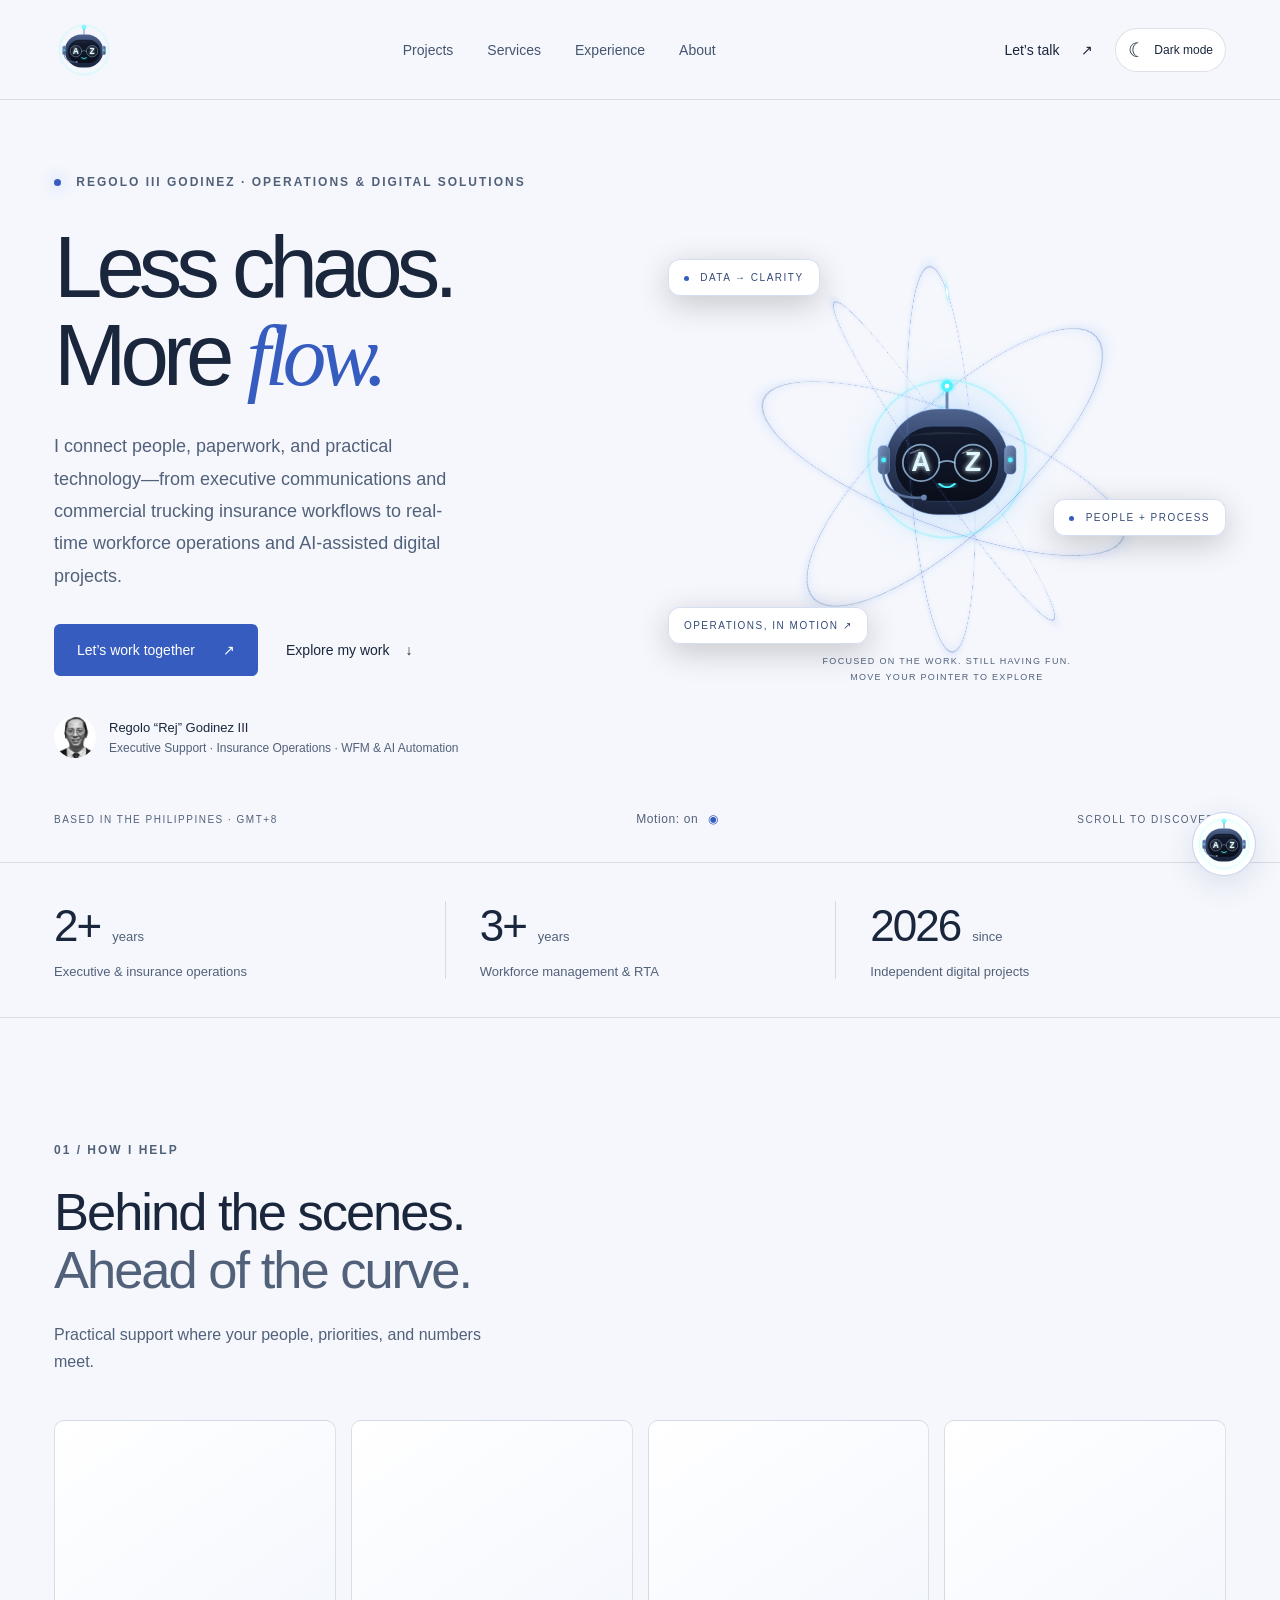
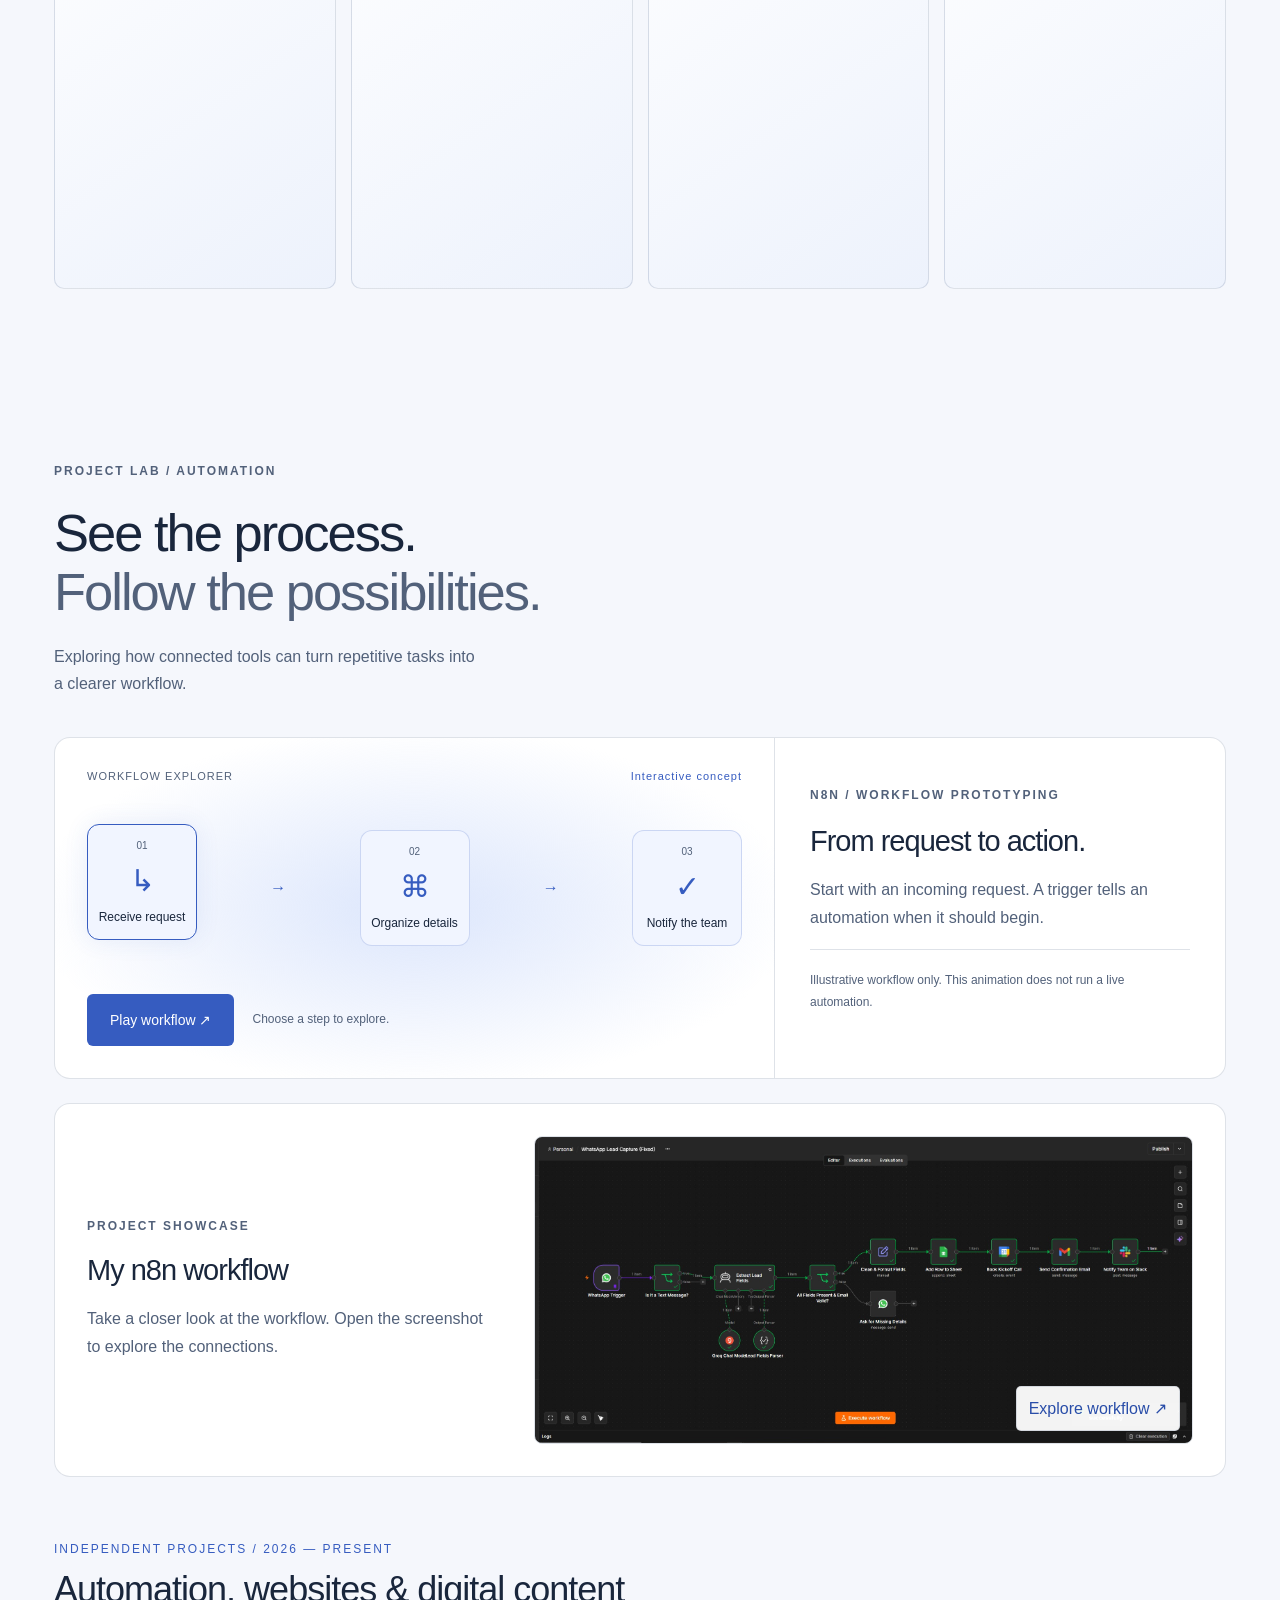
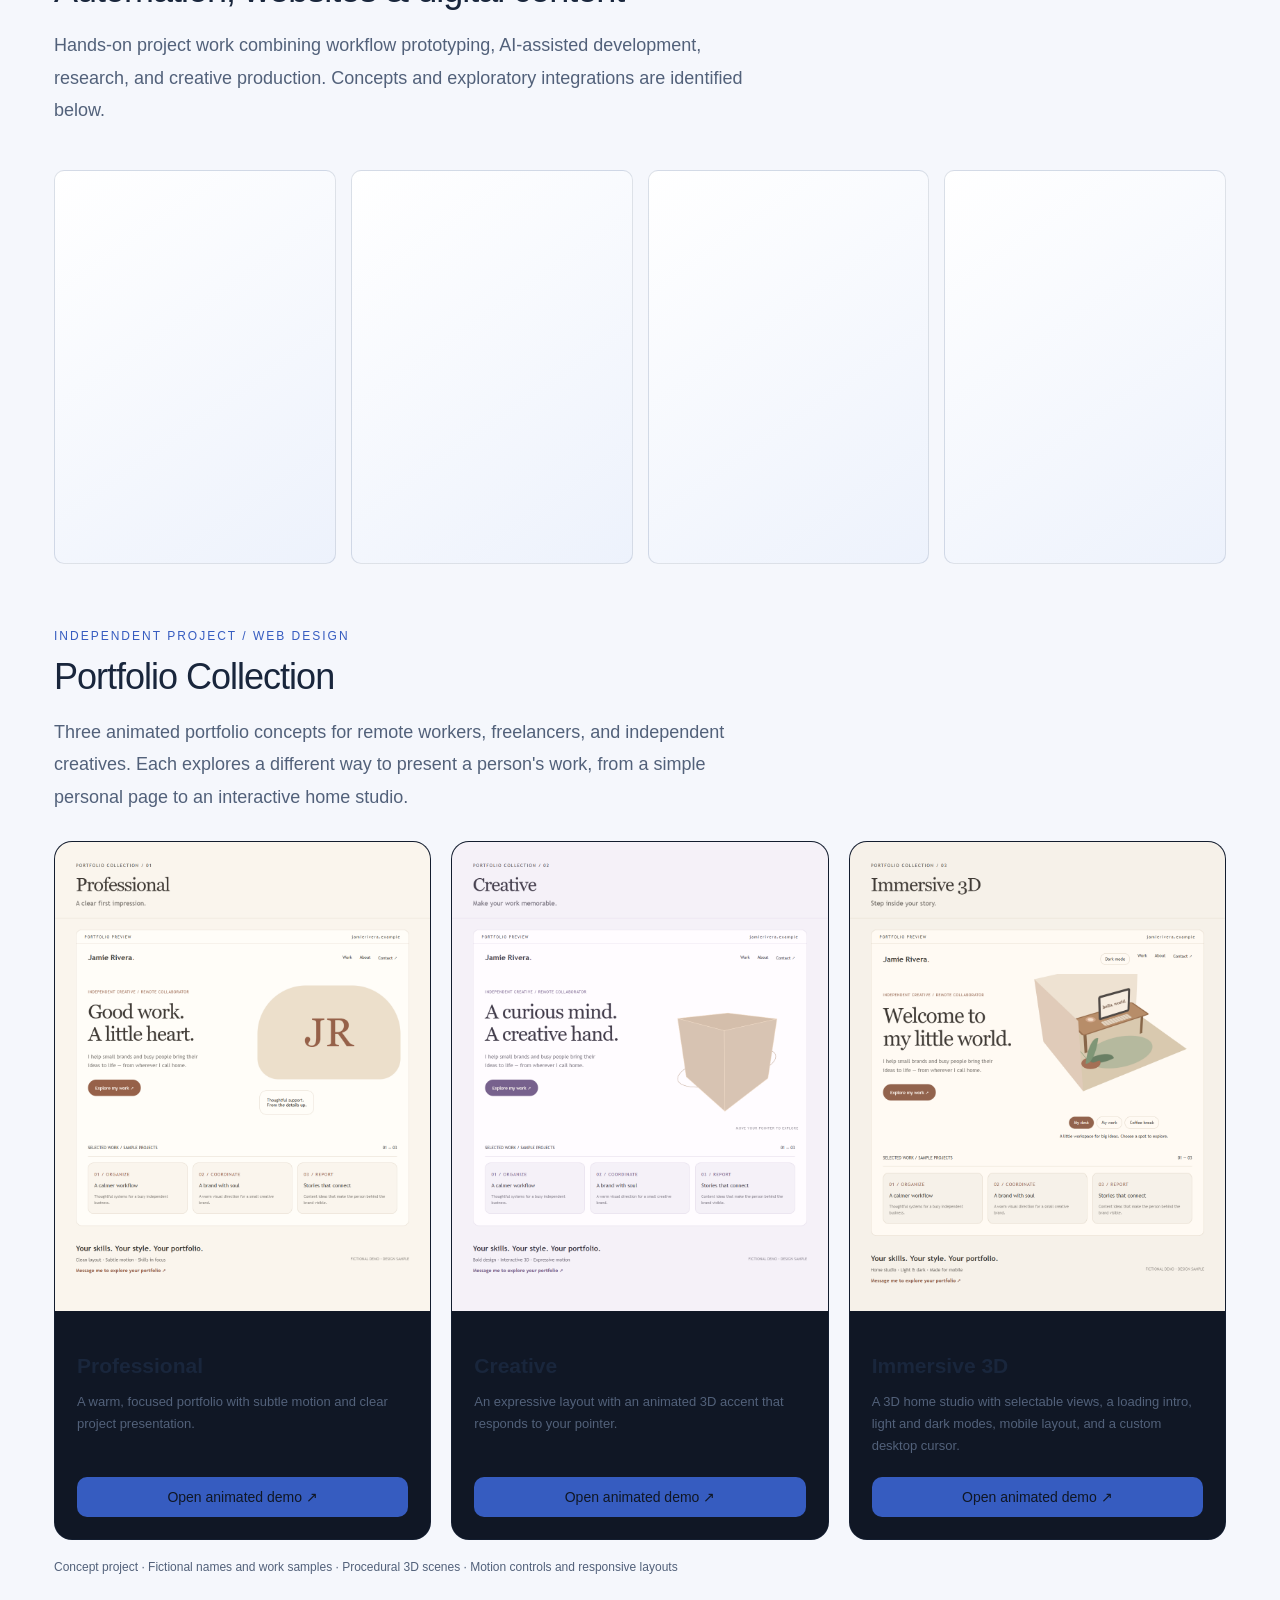
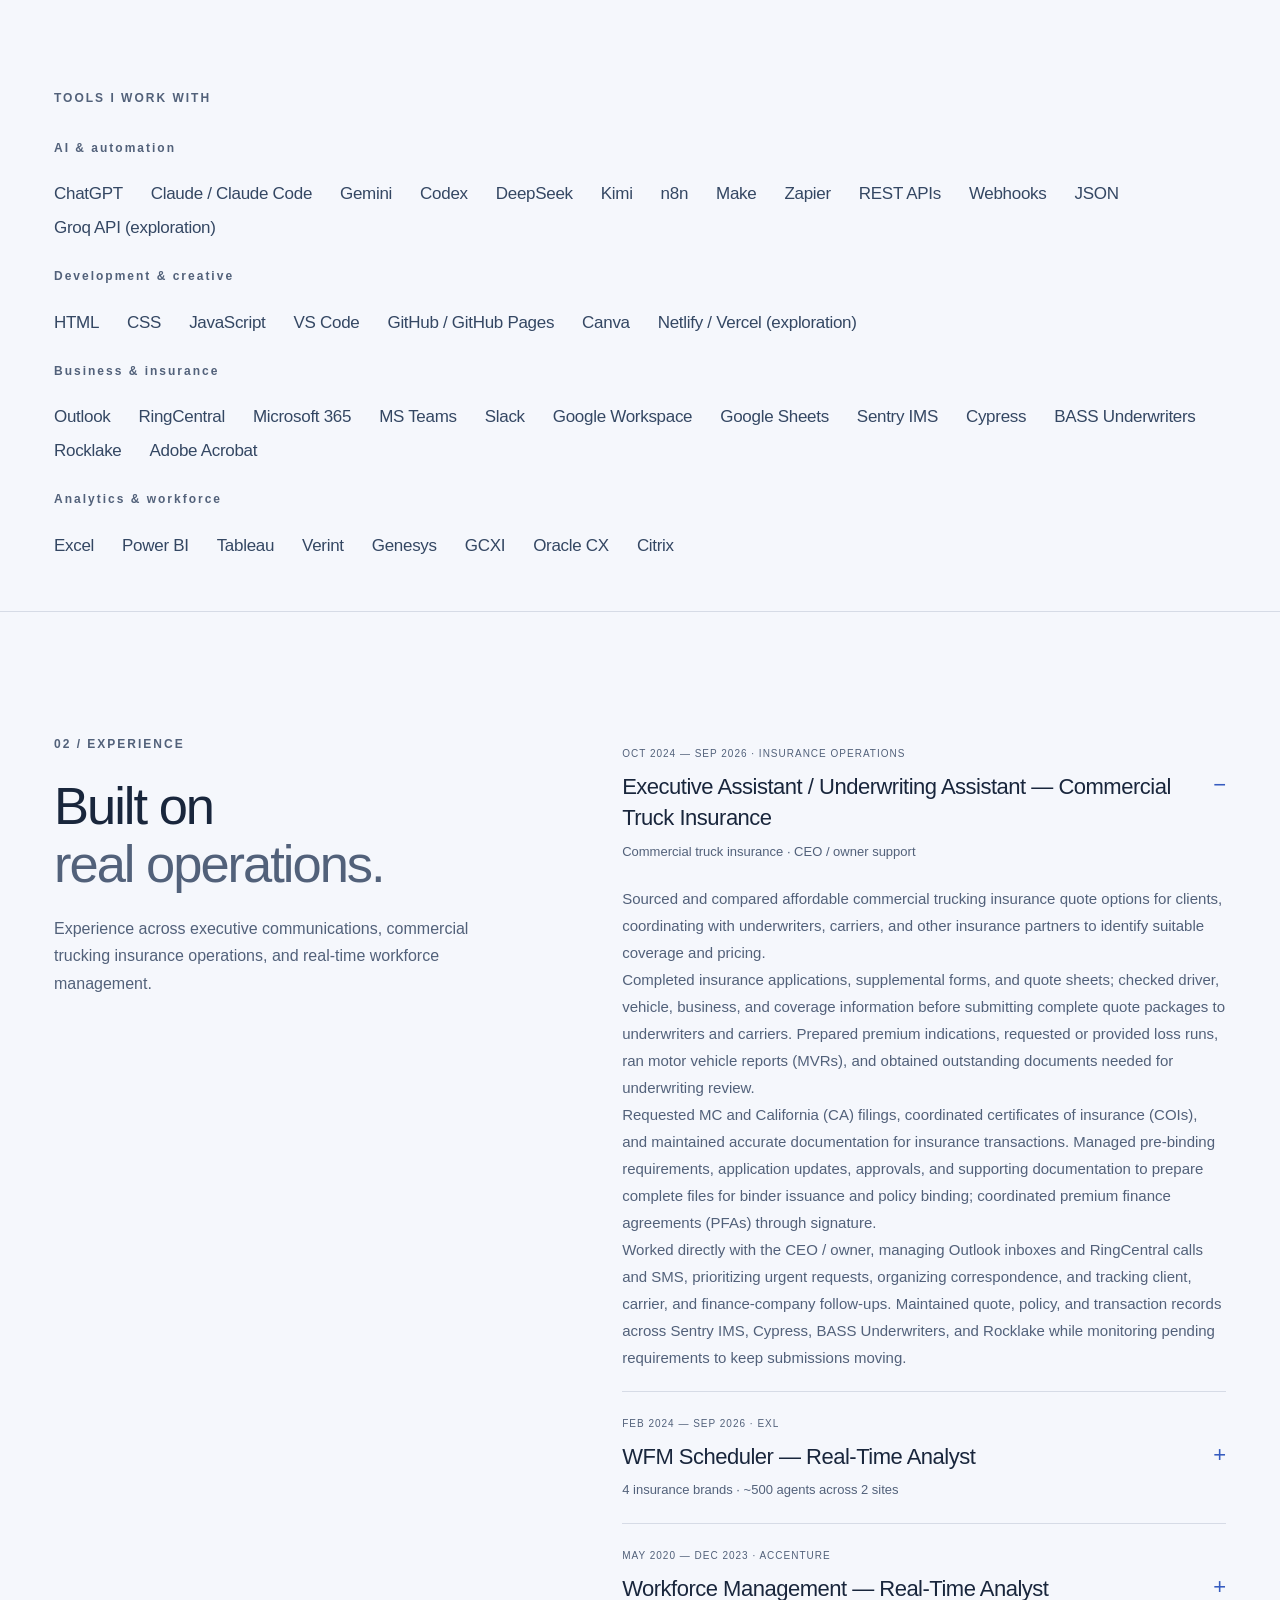
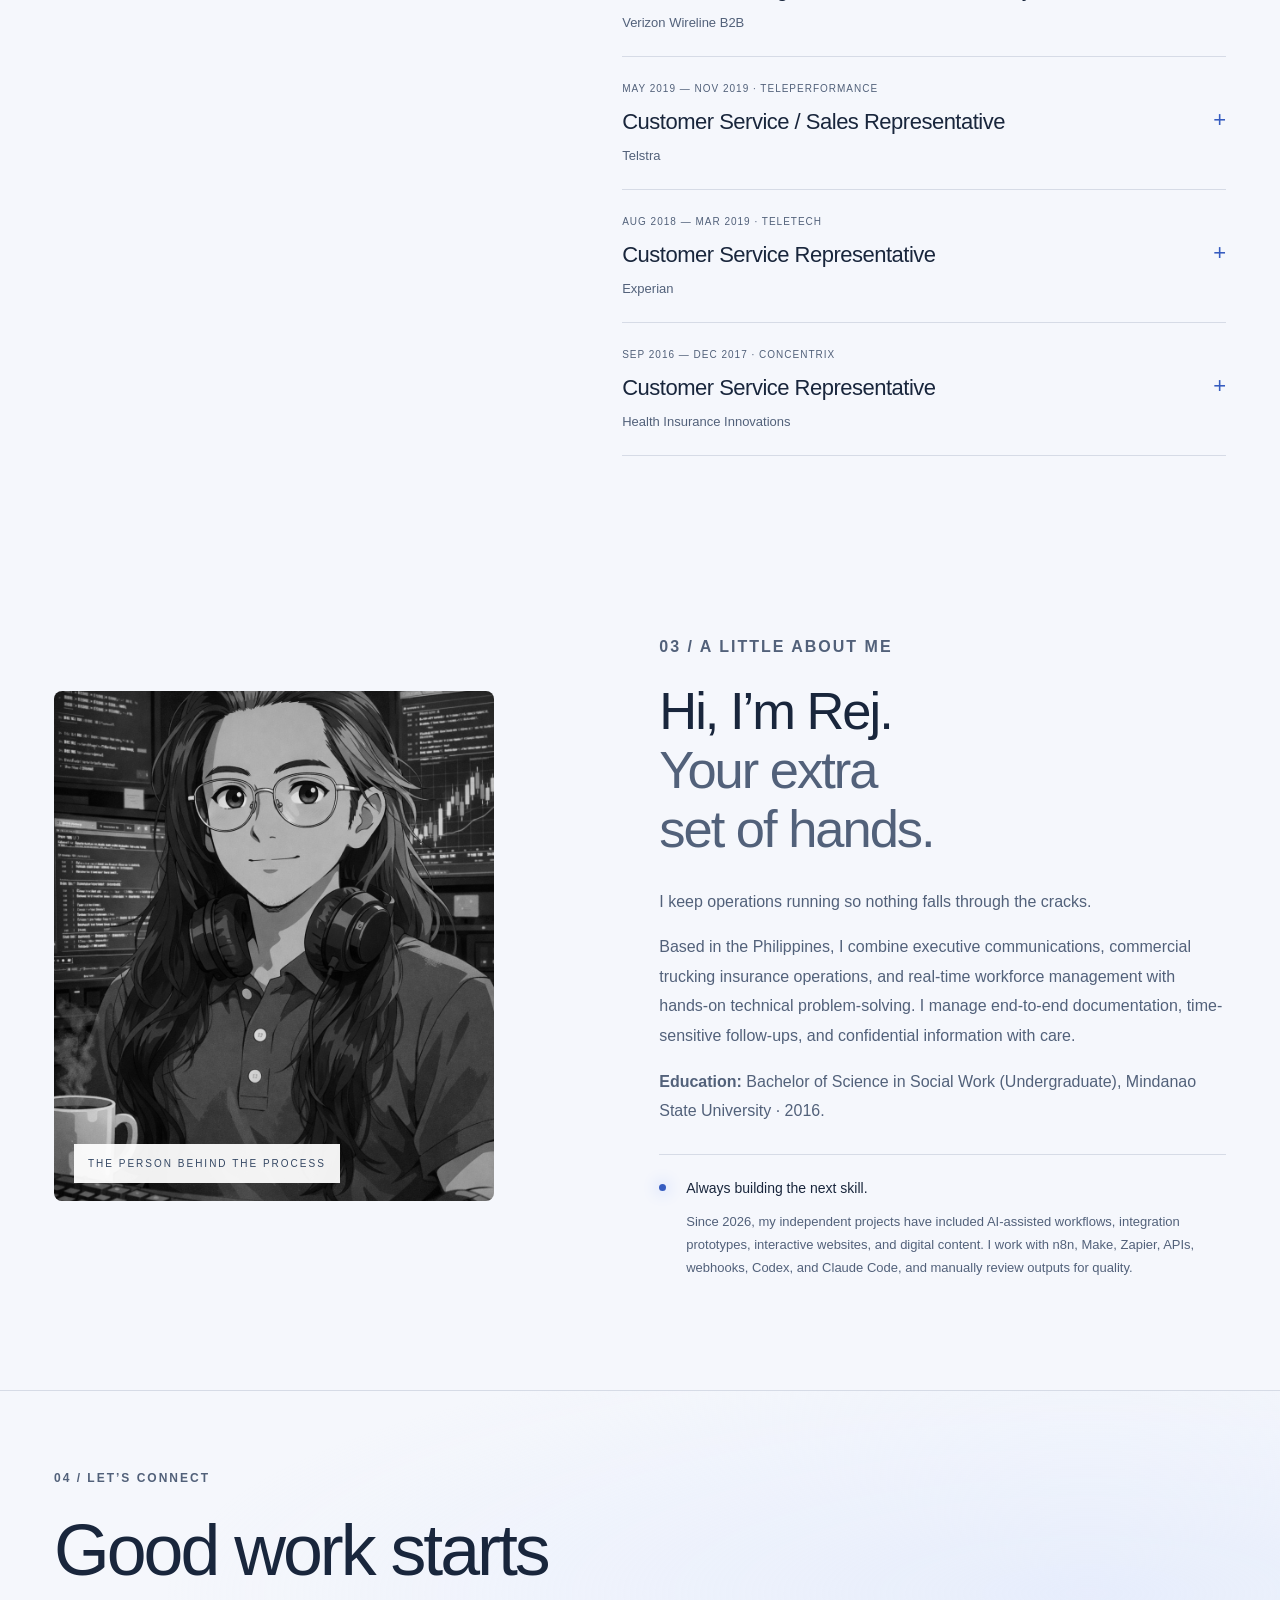
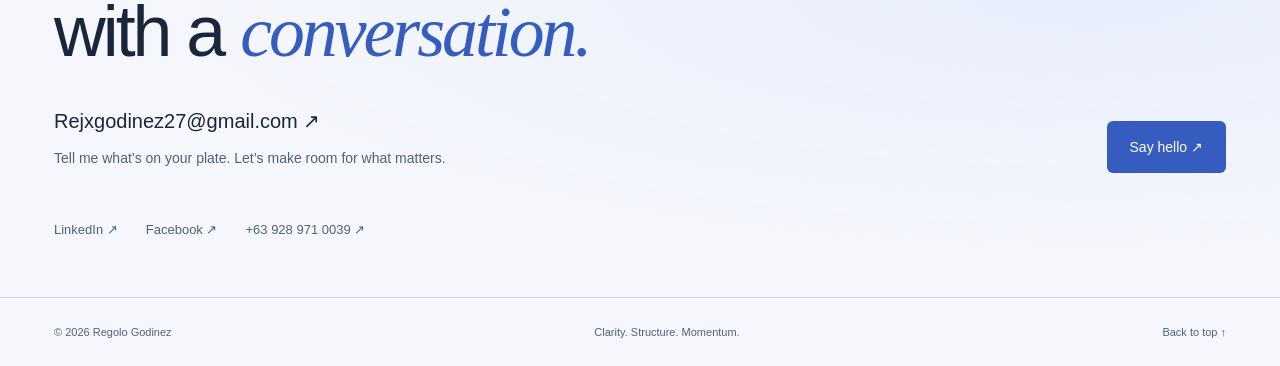
==== Portfolio-main/index.html @ 0d3fd61d "Add files via upload" ====
<!doctype html>
<html lang="en">
<head>
  <meta charset="utf-8">
  <meta name="viewport" content="width=device-width, initial-scale=1">
  <meta name="description" content="Regolo III Godinez — executive support, insurance operations, workforce management, and AI-assisted automation and web development in the Philippines.">
  <title>Regolo Godinez — Operations, in motion.</title>
  <link rel="icon" href="baby-robot.svg">
  <script src="theme.js?v=1"></script>
  <link rel="stylesheet" href="styles.css">
  <script src="script.js" defer></script>
  <link rel="stylesheet" href="portfolio-extras.css?v=baby-3">
  <script src="portfolio-extras.js?v=resume-20261016" defer></script>
  <link rel="stylesheet" href="theme.css?v=1">
  <link rel="stylesheet" href="baby-robot.css?v=1">
  <script src="baby-robot.js?v=1" defer></script>
<style>
@media(max-width:720px){.visual{overflow:clip}}

.portfolio-projects{scroll-margin-top:24px;margin:70px 0 110px}.portfolio-projects h2{font-size:36px;font-weight:700;line-height:1.2;margin:12px 0 16px}.portfolio-projects .intro{max-width:720px;color:#64748b;line-height:1.8}.dark .portfolio-projects .intro{color:#b0b5bd}.portfolio-projects .kicker{color:#007aff;font-size:12px;letter-spacing:2px;text-transform:uppercase}.portfolio-demo-grid{display:grid;grid-template-columns:repeat(3,minmax(0,1fr));gap:20px;margin-top:28px}.portfolio-demo-card{border:1px solid #dce0e6;border-radius:18px;overflow:hidden;background:#fff}.dark .portfolio-demo-card{background:#111;border-color:#303036}.portfolio-demo-card img{width:100%;aspect-ratio:4/5;object-fit:cover;display:block}.portfolio-demo-copy{padding:22px}.portfolio-demo-copy h3{font-size:21px;font-weight:600;margin-bottom:10px}.portfolio-demo-copy p{font-size:13px;line-height:1.7;color:#64748b;min-height:68px}.dark .portfolio-demo-copy p{color:#b0b5bd}.portfolio-demo-copy button{display:block;width:100%;margin-top:18px;background:#007aff;color:white;padding:12px 14px;border-radius:10px;font-size:14px}.project-note{font-size:12px;color:#64748b;margin-top:20px}.dark .project-note{color:#a8adb5}.project-viewer{width:min(1400px,96vw);height:94vh;max-width:none;max-height:94vh;padding:0;border:1px solid #48434d;border-radius:16px;background:#faf5ed;color:#403b36;overflow:hidden}.project-viewer::backdrop{background:#000a}.project-viewer-bar{display:flex;justify-content:space-between;align-items:center;gap:14px;padding:12px 20px;height:62px;border-bottom:1px solid #ddd2c6;font-size:14px}.project-viewer-bar a{text-decoration:underline}.project-viewer-bar button{background:#403b36;color:white;padding:8px 14px;border-radius:22px}.project-viewer iframe{display:block;border:0;width:100%;height:calc(100% - 62px)}body.project-open{overflow:hidden}@media(max-width:1100px){.portfolio-demo-grid{grid-template-columns:1fr}.portfolio-demo-card{display:grid;grid-template-columns:minmax(0,1fr) minmax(0,1fr)}.portfolio-demo-card img{height:100%;object-fit:cover}.portfolio-demo-copy p{min-height:0}}@media(max-width:700px){.portfolio-demo-card{display:block}.portfolio-projects h2{font-size:30px}.project-viewer-bar{padding:10px;font-size:12px;gap:8px}.project-viewer{width:98vw;height:94vh}.portfolio-demo-card img{height:auto}}
.portfolio-projects{margin:65px 0 0}.portfolio-demo-card{background:var(--surface,#101725);border-color:var(--line)}.portfolio-demo-copy p,.portfolio-projects .intro,.project-note{color:var(--muted)}.portfolio-projects .kicker{color:var(--blue)}.portfolio-demo-copy button{background:var(--blue);color:#101725}.portfolio-demo-copy h3{color:var(--text)}.portfolio-projects h2{font-weight:400;letter-spacing:-1px}.project-viewer{padding:0;max-height:94vh}.project-viewer-bar{color:#403b36}.project-viewer-bar strong{font-size:14px}.project-viewer-bar a{color:#403b36}.project-viewer-bar button{color:#fff}.portfolio-demo-card{display:block}@media(max-width:900px){.portfolio-demo-grid{grid-template-columns:1fr}.portfolio-demo-card{display:grid;grid-template-columns:1fr 1fr}}@media(max-width:600px){.portfolio-demo-card{display:block}} </style><link rel="stylesheet" href="space-cursor.css">
</head>
<body>
  <canvas id="particles" aria-hidden="true"></canvas><div id="reading-progress" aria-hidden="true"></div>
  <a class="skip" href="#main">Skip to content</a>
  <div class="ambient" aria-hidden="true"></div>
  <header class="header">
    <a class="brand" href="#home" aria-label="Regolo Godinez home"><img src="baby-robot.svg" alt="" width="60" height="60"></a>
    <nav aria-label="Main navigation"><a href="#projects">Projects</a><a href="#services">Services</a><a href="#experience">Experience</a><a href="#about">About</a></nav>
    <div class="header-actions"><a class="nav-contact" href="#contact">Let’s talk <span>↗</span></a><button class="theme-toggle" id="theme-toggle" type="button" aria-label="Switch color theme"><span class="theme-symbol" aria-hidden="true">☀</span><span class="theme-label">Light mode</span></button></div>
  </header>
  <main id="main">
    <section class="hero section" id="home">
      <div class="hero-copy">
        <p class="eyebrow"><span class="dot"></span> REGOLO III GODINEZ · OPERATIONS & DIGITAL SOLUTIONS</p>
        <h1>Less chaos.<br>More <em>flow.</em></h1>
        <p class="intro">I connect people, paperwork, and practical technology—from executive communications and commercial trucking insurance workflows to real-time workforce operations and AI-assisted digital projects.</p>
        <div class="actions"><a class="button primary" href="#contact">Let’s work together <span>↗</span></a><a class="text-link" href="#services">Explore my work <span>↓</span></a></div>
        <div class="hero-person"><img src="profile.jpg" alt="Regolo Godinez"><div><strong>Regolo “Rej” Godinez III</strong><span>Executive Support · Insurance Operations · WFM &amp; AI Automation</span></div></div>
      </div>
      <div class="visual" aria-label="Interactive baby robot with orbiting atom rings">
        <div class="scene" aria-hidden="true"><div class="atom-wrapper"><div class="orbit-ring orbit-1"><div class="electron"></div></div><div class="orbit-ring orbit-2"><div class="electron"></div></div><div class="orbit-ring orbit-3"><div class="electron"></div></div><div class="orbit-ring orbit-4"><div class="electron"></div></div><div class="floating-core"><svg id="robotSvg" viewBox="0 0 200 200" class="baby-robot" aria-hidden="true">
                    <defs>
                        <!-- Gradient for Robot Head Shell -->
                        <linearGradient id="headGrad" x1="0%" y1="0%" x2="0%" y2="100%">
                            <stop offset="0%" stop-color="#4d628c" />
                            <stop offset="50%" stop-color="#2a3859" />
                            <stop offset="100%" stop-color="#192238" />
                        </linearGradient>

                        <!-- Inner Visor Faceplate Gradient -->
                        <linearGradient id="visorGrad" x1="0%" y1="0%" x2="0%" y2="100%">
                            <stop offset="0%" stop-color="#141c30" />
                            <stop offset="100%" stop-color="#0a0e1a" />
                        </linearGradient>

                        <!-- Ear Cup Accent Gradient -->
                        <linearGradient id="metalGrad" x1="0%" y1="0%" x2="100%" y2="100%">
                            <stop offset="0%" stop-color="#7a96c2" />
                            <stop offset="100%" stop-color="#3b4d70" />
                        </linearGradient>

                        <!-- Soft Glow Filter for Eyes & Antenna -->
                        <filter id="glow" x="-20%" y="-20%" width="140%" height="140%">
                            <feGaussianBlur stdDeviation="3" result="blur" />
                            <feComposite in="SourceGraphic" in2="blur" operator="over" />
                        </filter>
                    </defs>

                    <!-- Background Outer Halo Glow -->
                    <circle cx="100" cy="100" r="82" fill="none" stroke="rgba(77, 243, 255, 0.25)" stroke-width="2" filter="url(#glow)"/>

                    <!-- Headset Top Band -->
                    <path d="M 50 85 A 55 55 0 0 1 150 85" fill="none" stroke="#5a739c" stroke-width="5" stroke-linecap="round"/>

                    <!-- Antenna Stem -->
                    <line x1="100" y1="48" x2="100" y2="28" stroke="#6884b3" stroke-width="3" stroke-linecap="round"/>
                    <!-- Antenna Glow Tip -->
                    <circle cx="100" cy="24" r="6" fill="#4df3ff" filter="url(#glow)"/>
                    <circle cx="100" cy="24" r="2.5" fill="#ffffff"/>

                    <!-- Main Robot Head Shape -->
                    <rect x="36" y="48" width="128" height="110" rx="55" fill="url(#headGrad)" stroke="rgba(140,185,255,0.3)" stroke-width="1.5"/>

                    <!-- Inner Face Visor Screen -->
                    <rect x="46" y="66" width="108" height="78" rx="38" fill="url(#visorGrad)" stroke="rgba(100,160,255,0.2)" stroke-width="1"/>

                    <!-- Visor Reflection Sheen -->
                    <path d="M 58 76 Q 100 68 142 76 Q 120 72 58 76 Z" fill="rgba(255, 255, 255, 0.08)"/>

                    <!-- Headset Side Ear Cups -->
                    <!-- Left Ear Cup -->
                    <rect x="28" y="86" width="12" height="30" rx="5" fill="url(#metalGrad)" stroke="rgba(150,200,255,0.4)" stroke-width="1"/>
                    <circle cx="34" cy="101" r="2.5" fill="#4df3ff" filter="url(#glow)"/>

                    <!-- Right Ear Cup -->
                    <rect x="160" y="86" width="12" height="30" rx="5" fill="url(#metalGrad)" stroke="rgba(150,200,255,0.4)" stroke-width="1"/>
                    <circle cx="166" cy="101" r="2.5" fill="#4df3ff" filter="url(#glow)"/>

                    <!-- Headset Microphone Arm -->
                    <path d="M 34 106 C 30 135, 55 142, 75 140" fill="none" stroke="#5a739c" stroke-width="2.5" stroke-linecap="round"/>
                    <circle cx="76" cy="140" r="3" fill="#6884b3"/>

                    <!-- Interactive Face Elements Group (Follows Pointer) -->
                    <g id="faceInteractiveGroup" class="eye-group">
                        
                        <!-- Left Eye ("A") -->
                        <g id="eyeLeftGroup">
                            <text id="eyeLeft" x="73" y="112" font-size="28" fill="#e0f7fc" text-anchor="middle" filter="url(#glow)" class="eye-text">A</text>
                        </g>

                        <!-- Right Eye ("Z") -->
                        <g id="eyeRightGroup">
                            <text id="eyeRight" x="127" y="112" font-size="28" fill="#e0f7fc" text-anchor="middle" filter="url(#glow)" class="eye-text">Z</text>
                        </g>

                        <!-- Cute Glasses Frame -->
                        <!-- Left Lens Circle -->
                        <circle cx="73" cy="104" r="19" fill="none" stroke="rgba(180, 220, 255, 0.7)" stroke-width="1.8"/>
                        <!-- Right Lens Circle -->
                        <circle cx="127" cy="104" r="19" fill="none" stroke="rgba(180, 220, 255, 0.7)" stroke-width="1.8"/>
                        <!-- Glasses Bridge -->
                        <path d="M 92 104 Q 100 100 108 104" fill="none" stroke="rgba(180, 220, 255, 0.7)" stroke-width="1.8" stroke-linecap="round"/>
                        
                        <!-- Glasses Glare Diagonal Shine Lines -->
                        <line x1="62" y1="94" x2="72" y2="90" stroke="rgba(255, 255, 255, 0.35)" stroke-width="1.5" stroke-linecap="round"/>
                        <line x1="116" y1="94" x2="126" y2="90" stroke="rgba(255, 255, 255, 0.35)" stroke-width="1.5" stroke-linecap="round"/>

                        <!-- Cute Small Curved Smile Mouth -->
                        <path d="M 92 126 Q 100 133 108 126" fill="none" stroke="#4df3ff" stroke-width="2.2" stroke-linecap="round" filter="url(#glow)"/>

                    </g>
                </svg></div></div></div>
        <span class="float-label label-a"><i></i> DATA → CLARITY</span><span class="float-label label-b"><i></i> PEOPLE + PROCESS</span><span class="float-label label-c">OPERATIONS, IN MOTION ↗</span>
        <p class="visual-note">FOCUSED ON THE WORK. STILL HAVING FUN.<br>MOVE YOUR POINTER TO EXPLORE</p>
      </div>
      <div class="hero-bottom"><span>BASED IN THE PHILIPPINES · GMT+8</span><button id="motion" type="button" aria-pressed="true">Motion: on <span>◉</span></button><a href="#services">SCROLL TO DISCOVER ↓</a></div>
    </section>
    <div class="stats section"><div><strong>2+<span>years</span></strong><p>Executive & insurance operations</p></div><div><strong>3+<span>years</span></strong><p>Workforce management & RTA</p></div><div><strong>2026<span>since</span></strong><p>Independent digital projects</p></div></div>
    <section class="section block" id="services">
      <div class="section-heading reveal"><p class="eyebrow">01 / HOW I HELP</p><h2>Behind the scenes.<br><span>Ahead of the curve.</span></h2><p>Practical support where your people, priorities, and numbers meet.</p></div>
      <div class="cards">
<article class="card reveal" data-tilt><div class="card-top"><span class="icon">◎</span><span>01</span></div><h3>Executive support &amp; coordination</h3><p>Keep executive communications, schedules, and multi-party follow-ups moving.</p><ul><li>CEO / owner inbox &amp; RingCentral call / SMS management</li><li>Scheduling, client follow-ups &amp; correspondence tracking</li><li>End-to-end documentation &amp; confidential records</li></ul></article>
<article class="card reveal" data-tilt><div class="card-top"><span class="icon">▥</span><span>02</span></div><h3>Commercial trucking insurance</h3><p>Organize complete submissions and coordinate the steps toward binding.</p><ul><li>Quote comparisons, applications & premium indications</li><li>MVRs, loss runs, COIs & MC / CA filing requests</li><li>Pre-binding requirements & PFA coordination</li></ul></article>
<article class="card reveal" data-tilt><div class="card-top"><span class="icon">⌘</span><span>03</span></div><h3>Workforce analysis & reporting</h3><p>Turn live operational signals into timely action.</p><ul><li>Staffing, queues, adherence & service-level monitoring</li><li>Variance analysis & SLA risk escalation</li><li>Intraday resource coordination & performance reports</li></ul></article>
<article class="card reveal" data-tilt><div class="card-top"><span class="icon">↗</span><span>04</span></div><h3>AI automation & digital solutions</h3><p>Build and review practical workflows, websites, and content.</p><ul><li>n8n, Make & Zapier workflow prototyping</li><li>REST APIs, webhooks, JSON & data mapping</li><li>Responsive websites & AI-assisted content review</li></ul></article>
</div>
    </section>
    <section class="section block" id="projects">
      <div class="section-heading reveal"><p class="eyebrow">PROJECT LAB / AUTOMATION</p><h2>See the process.<br><span>Follow the possibilities.</span></h2><p>Exploring how connected tools can turn repetitive tasks into a clearer workflow.</p></div>
      <article class="project-feature reveal">
        <div class="workflow-demo"><div class="demo-top"><span>WORKFLOW EXPLORER</span><span class="demo-badge">Interactive concept</span></div>
          <div class="nodes"><button class="node selected" data-step="0" aria-pressed="true"><span>01</span><b>↳</b>Receive request</button><i aria-hidden="true">→</i><button class="node" data-step="1" aria-pressed="false"><span>02</span><b>⌘</b>Organize details</button><i aria-hidden="true">→</i><button class="node" data-step="2" aria-pressed="false"><span>03</span><b>✓</b>Notify the team</button></div>
          <div class="demo-controls"><button class="button primary" id="run-demo">Play workflow ↗</button><span id="demo-status" role="status">Choose a step to explore.</span></div>
        </div>
        <div class="project-description"><p class="eyebrow">N8N / WORKFLOW PROTOTYPING</p><h3>From request to action.</h3><p id="step-description">Start with an incoming request. A trigger tells an automation when it should begin.</p><p class="demo-disclaimer">Illustrative workflow only. This animation does not run a live automation.</p></div>
      </article>
      <article class="screenshot-project reveal"><div><p class="eyebrow">PROJECT SHOWCASE</p><h3>My n8n workflow</h3><p id="screenshot-description">Take a closer look at the workflow. Open the screenshot to explore the connections.</p></div><button id="open-project" class="screenshot-button" aria-label="Enlarge n8n workflow screenshot"><img id="project-thumbnail" src="project.jpg" alt="n8n workflow project screenshot"><span>Explore workflow ↗</span></button><div id="screenshot-placeholder" class="screenshot-placeholder" hidden><span>⌘</span><p>Workflow preview coming soon</p></div></article>
    <section class="portfolio-projects" id="independent-projects"><p class="kicker">Independent projects / 2026 — Present</p><h2>Automation, websites & digital content</h2><p class="intro">Hands-on project work combining workflow prototyping, AI-assisted development, research, and creative production. Concepts and exploratory integrations are identified below.</p><div class="cards">
<article class="card reveal"><h3>Lead intake & scheduling</h3><p>Workflow designs for WhatsApp lead qualification, structured data capture, acknowledgments, follow-ups, and calendar handoffs using Gemini, Google Sheets, Google Calendar, email, and Slack.</p><p><strong>Status:</strong> Design and prototyping; deployment unverified.</p></article>
<article class="card reveal"><h3>Messenger & API exploration</h3><p>Explored Messenger inquiry automation with Groq, webhook triggers, structured JSON responses, field validation, duplicate-check concepts, and human-review safeguards.</p><p><strong>Status:</strong> Exploratory integration work.</p></article>
<article class="card reveal"><h3>Websites & reusable workflows</h3><p>Responsive HTML, CSS, and JavaScript portfolios, interactive effects, reusable intake questionnaires, and GitHub Pages publishing. Netlify, Vercel, and Shopify workflows explored.</p><p><strong>Status:</strong> Portfolio examples available below; additional platforms exploratory.</p></article>
<article class="card reveal"><h3>Content, research & quality review</h3><p>AI-assisted product promotions, social posts, scripts, image concepts, short videos, character references, and reusable prompts for research, document analysis, summaries, and extraction.</p><p><strong>Approach:</strong> Manual review for accuracy, visual quality, and consistency.</p></article>
</div></section>
    <section id="portfolio-collection" class="portfolio-projects"><p class="kicker">Independent project / Web design</p><h2>Portfolio Collection</h2><p class="intro">Three animated portfolio concepts for remote workers, freelancers, and independent creatives. Each explores a different way to present a person's work, from a simple personal page to an interactive home studio.</p><div class="portfolio-demo-grid"><article class="portfolio-demo-card"><img src="portfolio-collection/professional.png" alt="Professional portfolio design preview" loading="lazy"><div class="portfolio-demo-copy"><h3>Professional</h3><p>A warm, focused portfolio with subtle motion and clear project presentation.</p><button type="button" data-portfolio-demo="professional" data-demo-title="Professional">Open animated demo ↗</button></div></article><article class="portfolio-demo-card"><img src="portfolio-collection/creative.png" alt="Creative portfolio design preview" loading="lazy"><div class="portfolio-demo-copy"><h3>Creative</h3><p>An expressive layout with an animated 3D accent that responds to your pointer.</p><button type="button" data-portfolio-demo="creative" data-demo-title="Creative">Open animated demo ↗</button></div></article><article class="portfolio-demo-card"><img src="portfolio-collection/immersive.png" alt="Immersive 3D portfolio design preview" loading="lazy"><div class="portfolio-demo-copy"><h3>Immersive 3D</h3><p>A 3D home studio with selectable views, a loading intro, light and dark modes, mobile layout, and a custom desktop cursor.</p><button type="button" data-portfolio-demo="immersive" data-demo-title="Immersive 3D">Open animated demo ↗</button></div></article></div><p class="project-note">Concept project · Fictional names and work samples · Procedural 3D scenes · Motion controls and responsive layouts</p></section></section>
    <dialog id="project-dialog" aria-labelledby="project-dialog-title"><div class="dialog-header"><h2 id="project-dialog-title">My n8n workflow</h2><button id="close-project" class="button" aria-label="Close project viewer">Close ×</button></div><p>Scroll to explore the full workflow.</p><div class="image-viewport"><img id="project-full" src="project.jpg" alt="Full n8n workflow project screenshot"></div></dialog>
    <section class="tools section reveal"><p class="eyebrow">TOOLS I WORK WITH</p><div style="margin-top:28px"><h3 class="eyebrow">AI & automation</h3><div class="tool-list"><span>ChatGPT</span><span>Claude / Claude Code</span><span>Gemini</span><span>Codex</span><span>DeepSeek</span><span>Kimi</span><span>n8n</span><span>Make</span><span>Zapier</span><span>REST APIs</span><span>Webhooks</span><span>JSON</span><span>Groq API (exploration)</span></div></div><div style="margin-top:28px"><h3 class="eyebrow">Development & creative</h3><div class="tool-list"><span>HTML</span><span>CSS</span><span>JavaScript</span><span>VS Code</span><span>GitHub / GitHub Pages</span><span>Canva</span><span>Netlify / Vercel (exploration)</span></div></div><div style="margin-top:28px"><h3 class="eyebrow">Business &amp; insurance</h3><div class="tool-list"><span>Outlook</span><span>RingCentral</span><span>Microsoft 365</span><span>MS Teams</span><span>Slack</span><span>Google Workspace</span><span>Google Sheets</span><span>Sentry IMS</span><span>Cypress</span><span>BASS Underwriters</span><span>Rocklake</span><span>Adobe Acrobat</span></div></div><div style="margin-top:28px"><h3 class="eyebrow">Analytics & workforce</h3><div class="tool-list"><span>Excel</span><span>Power BI</span><span>Tableau</span><span>Verint</span><span>Genesys</span><span>GCXI</span><span>Oracle CX</span><span>Citrix</span></div></div></section>
    <section class="section block experience" id="experience"><div class="section-heading reveal"><p class="eyebrow">02 / EXPERIENCE</p><h2>Built on<br><span>real operations.</span></h2><p>Experience across executive communications, commercial trucking insurance operations, and real-time workforce management.</p></div><div class="timeline reveal"><details open><summary><span class="job-meta">OCT 2024 — SEP 2026 · INSURANCE OPERATIONS</span><span class="job-title">Executive Assistant / Underwriting Assistant — Commercial Truck Insurance</span><span class="job-sub">Commercial truck insurance · CEO / owner support</span></summary><div class="job-body"><p>Sourced and compared affordable commercial trucking insurance quote options for clients, coordinating with underwriters, carriers, and other insurance partners to identify suitable coverage and pricing.</p><p>Completed insurance applications, supplemental forms, and quote sheets; checked driver, vehicle, business, and coverage information before submitting complete quote packages to underwriters and carriers. Prepared premium indications, requested or provided loss runs, ran motor vehicle reports (MVRs), and obtained outstanding documents needed for underwriting review.</p><p>Requested MC and California (CA) filings, coordinated certificates of insurance (COIs), and maintained accurate documentation for insurance transactions. Managed pre-binding requirements, application updates, approvals, and supporting documentation to prepare complete files for binder issuance and policy binding; coordinated premium finance agreements (PFAs) through signature.</p><p>Worked directly with the CEO / owner, managing Outlook inboxes and RingCentral calls and SMS, prioritizing urgent requests, organizing correspondence, and tracking client, carrier, and finance-company follow-ups. Maintained quote, policy, and transaction records across Sentry IMS, Cypress, BASS Underwriters, and Rocklake while monitoring pending requirements to keep submissions moving.</p></div></details>
<details><summary><span class="job-meta">FEB 2024 — SEP 2026 · EXL</span><span class="job-title">WFM Scheduler — Real-Time Analyst</span><span class="job-sub">4 insurance brands · ~500 agents across 2 sites</span></summary><div class="job-body"><p>Monitored live staffing, service levels, and schedule adherence for about 500 agents across 2 sites, covering phone and digital (chat, email, asynchronous chat) queues for 4 insurance brands. Forecasted staffing 15 minutes ahead and adjusted breaks, lunches, and coaching so teams met client-required staffing without dropping below targets.</p><p>Gave hourly updates to senior leadership and bi-hourly updates to stakeholders; ran daily performance and root-cause review meetings and a weekly staffing plan and schedule bid meeting.</p><p>Managed outages end to end: identified the issue, escalated to technology, informed the client and leadership, and logged length, cause, action, and resolution time in an improved outage tracker. Spotted a missing Verint actual-staffing data feed, led the client call, and screen-shared the data—resulting in the client exempting all 20 affected intervals and protecting billable results.</p></div></details>
<details><summary><span class="job-meta">MAY 2020 — DEC 2023 · ACCENTURE</span><span class="job-title">Workforce Management — Real-Time Analyst</span><span class="job-sub">Verizon Wireline B2B</span></summary><div class="job-body"><p>Monitored live staffing, service levels, call queues, schedule adherence, occupancy, availability, absenteeism, and intraday performance against operational targets.</p><p>Analyzed variances, prepared staffing and performance reports, escalated SLA risks, and coordinated real-time schedule and resource adjustments with operations teams. Used WFM and reporting systems to maintain accurate operational records, communicate time-sensitive changes, and support short-term planning.</p></div></details>
<details><summary><span class="job-meta">MAY 2019 — NOV 2019 · TELEPERFORMANCE</span><span class="job-title">Customer Service / Sales Representative</span><span class="job-sub">Telstra</span></summary><div class="job-body"><p>Handled inbound calls, chats, and emails on plan inclusions, billing, usage, and account updates while keeping quality high enough to avoid any Carebay transfers.</p><p>Consistently met the 5+ weekly upsell target, reaching a peak week of 15 upsells (3x target), and closed a multi-service account upgrade including 2 DSL-to-fibre conversions, 4 mobile lines, and 5 mobile broadband devices.</p></div></details>
<details><summary><span class="job-meta">AUG 2018 — MAR 2019 · TELETECH</span><span class="job-title">Customer Service Representative</span><span class="job-sub">Experian</span></summary><div class="job-body"><p>Supported inbound customers across calls, chat, and email on Experian account details and online subscriptions, guiding customers through credit score information, current scores, soft-copy proof, and history.</p><p>Consistently met the 700-second AHT, 90% QA, and zero-escalation targets.</p></div></details>
<details><summary><span class="job-meta">SEP 2016 — DEC 2017 · CONCENTRIX</span><span class="job-title">Customer Service Representative</span><span class="job-sub">Health Insurance Innovations</span></summary><div class="job-body"><p>Supported health insurance PPO members across calls, chat, and email on billing, account expiration, and refunds, redirecting claims and benefits inquiries to the correct department.</p><p>Verified identity and secured account access in line with HIPAA with no compliance violations on record. Named a top performer for 3 consecutive months and ranked in the top 15 of 200+ agents in other months.</p></div></details>
</div></section>
    <section class="section block about" id="about"><div class="portrait reveal"><img src="about.jpeg" alt="Rej Godinez" loading="lazy"><span>THE PERSON BEHIND THE PROCESS</span></div><div class="about-copy reveal"><p class="eyebrow">03 / A LITTLE ABOUT ME</p><h2>Hi, I’m Rej.<br><span>Your extra<br>set of hands.</span></h2><p>I keep operations running so nothing falls through the cracks.</p><p>Based in the Philippines, I combine executive communications, commercial trucking insurance operations, and real-time workforce management with hands-on technical problem-solving. I manage end-to-end documentation, time-sensitive follow-ups, and confidential information with care.</p><p><strong>Education:</strong> Bachelor of Science in Social Work (Undergraduate), Mindanao State University · 2016.</p><div class="learning"><span class="dot"></span><div><strong>Always building the next skill.</strong><p>Since 2026, my independent projects have included AI-assisted workflows, integration prototypes, interactive websites, and digital content. I work with n8n, Make, Zapier, APIs, webhooks, Codex, and Claude Code, and manually review outputs for quality.</p></div></div></div></section>
    <section class="section contact reveal" id="contact"><p class="eyebrow">04 / LET’S CONNECT</p><h2>Good work starts<br>with a <em>conversation.</em></h2><div class="contact-bottom"><div><a class="email" href="mailto:Rejxgodinez27@gmail.com">Rejxgodinez27@gmail.com ↗</a><p>Tell me what’s on your plate. Let’s make room for what matters.</p></div><a class="button primary" href="mailto:Rejxgodinez27@gmail.com">Say hello ↗</a></div><div class="socials"><a href="https://www.linkedin.com/in/rejxgodinez/" target="_blank" rel="noopener noreferrer">LinkedIn ↗</a><a href="https://www.facebook.com/rejgodinez" target="_blank" rel="noopener noreferrer">Facebook ↗</a><a href="tel:+639289710039">+63 928 971 0039 ↗</a></div></section>
  </main>
  <footer class="section"><span>© <span id="year">2026</span> Regolo Godinez</span><span>Clarity. Structure. Momentum.</span><a href="#home">Back to top ↑</a></footer>
<dialog class="project-viewer" id="portfolio-viewer" aria-labelledby="portfolio-viewer-title"><div class="project-viewer-bar"><strong id="portfolio-viewer-title">Portfolio demo</strong><a id="portfolio-full-demo" target="_blank" rel="noopener">Open full page ↗</a><button id="portfolio-close-demo" type="button">Close</button></div><iframe id="portfolio-demo-frame" title="Animated portfolio demo"></iframe></dialog><script>(()=>{const viewer=document.getElementById('portfolio-viewer'),frame=document.getElementById('portfolio-demo-frame');let opener;document.querySelectorAll('[data-portfolio-demo]').forEach(button=>button.addEventListener('click',()=>{opener=button;const url='portfolio-collection/'+button.dataset.portfolioDemo+'.html';document.getElementById('portfolio-viewer-title').textContent=button.dataset.demoTitle;frame.title=button.dataset.demoTitle+' animated portfolio';frame.src=url;document.getElementById('portfolio-full-demo').href=url;viewer.showModal();document.body.classList.add('project-open')}));document.getElementById('portfolio-close-demo').onclick=()=>viewer.close();viewer.addEventListener('close',()=>{frame.removeAttribute('src');document.body.classList.remove('project-open');opener?.focus()})})();</script></body>
</html>
---- Portfolio-main/styles.css ----
/* Change these colors to make the design your own. */
:root{--bg:#080b12;--panel:#101621;--text:#eff2fa;--muted:#9ba6ba;--blue:#8eaaff;--line:#ffffff19;--accent:#b6caff;font-family:Arial,Helvetica,sans-serif;color:var(--text);background:var(--bg);font-synthesis:none;color-scheme:dark}
*{box-sizing:border-box}html{scroll-behavior:smooth;scroll-padding-top:100px}body{margin:0}a{color:inherit;text-decoration:none}button{font:inherit;color:inherit;cursor:pointer}a,button,summary{-webkit-tap-highlight-color:transparent}a:focus-visible,button:focus-visible,summary:focus-visible{outline:2px solid var(--blue);outline-offset:7px}button{background:none;border:0}::selection{background:#5679d8;color:white}.skip{position:fixed;top:-100px;left:20px;padding:15px;background:var(--panel);z-index:100}.skip:focus{top:15px}.ambient{position:absolute;inset:0 0 auto;height:850px;pointer-events:none;background:radial-gradient(ellipse at 80% 30%,#22377836,transparent 55%);z-index:-1}.section{max-width:1280px;margin:auto;padding-left:54px;padding-right:54px}.header{height:100px;max-width:1280px;margin:auto;padding:0 54px;display:flex;align-items:center;justify-content:space-between;border-bottom:1px solid var(--line)}.brand{font-size:40px;font-weight:800;letter-spacing:-4px}.brand span{font-size:13px;vertical-align:top;letter-spacing:0;margin-left:7px}.header nav{display:flex;gap:34px;font-size:14px;color:#b9c1d1}.header a:hover,.text-link:hover,.socials a:hover{color:var(--blue)}.nav-contact{font-size:14px}.nav-contact span{margin-left:18px}.hero{position:relative;min-height:710px;display:grid;grid-template-columns:1.1fr 1fr;align-items:center;padding-top:60px;padding-bottom:104px}.eyebrow{font-size:12px;letter-spacing:2px;line-height:1.8;color:var(--muted);font-weight:600}.dot{display:inline-block;width:7px;height:7px;background:var(--blue);border-radius:50%;box-shadow:0 0 16px #8eaaff;margin-right:10px}h1{font-size:clamp(64px,6.8vw,94px);letter-spacing:-6px;line-height:1.02;margin:29px 0;font-weight:500}em{font-family:Georgia,serif;font-weight:400;color:var(--blue)}.intro{color:var(--muted);font-size:18px;line-height:1.8;max-width:410px}.actions{display:flex;gap:28px;align-items:center;margin:32px 0}.button{display:inline-flex;align-items:center;justify-content:center;gap:28px;font-size:14px;padding:18px 23px;border-radius:6px;transition:transform .25s,box-shadow .25s}.primary{background:var(--blue);color:#080e20}.primary:hover{transform:translateY(-3px);box-shadow:0 8px 40px #789aff36}.text-link{font-size:14px}.text-link span{margin-left:12px}.hero-person{display:flex;align-items:center;gap:13px;margin-top:40px}.hero-person img{width:42px;height:42px;border-radius:50%;object-fit:cover;filter:grayscale(1)}.hero-person strong{font-size:13px;font-weight:500;display:block}.hero-person span{font-size:12px;color:var(--muted);display:block;margin-top:6px}.visual{height:470px;position:relative;perspective:1000px;touch-action:pan-y}.scene{position:absolute;inset:20px;display:grid;place-items:center;transform-style:preserve-3d;transform:rotateX(var(--rx,0deg)) rotateY(var(--ry,0deg));transition:transform .2s ease-out}.orbit-system{width:320px;height:320px;position:relative;transform-style:preserve-3d;animation:turn 24s linear infinite}.orbit{position:absolute;inset:0;border:2px solid #92b4ff;border-radius:50%;box-shadow:0 0 16px #648aff77,inset 0 0 13px #648aff55;transform-style:preserve-3d}.orbit:after{content:'';position:absolute;inset:11px;border:1px solid #9abaff35;border-radius:50%}.orbit-a{transform:rotateX(68deg)}.orbit-b{transform:rotateY(68deg)}.orbit-c{transform:rotateX(-46deg) rotateY(45deg)}.core{position:absolute;inset:81px;border-radius:50%;display:flex;align-items:center;justify-content:center;flex-direction:column;font-size:59px;letter-spacing:-5px;font-weight:bold;background:radial-gradient(circle at 30% 23%,#aec4ff,#425d9f 35%,#121d3a 67%,#060a15 85%);box-shadow:inset -15px -12px 35px #0009,0 0 65px #5b7bca44;animation:counterturn 24s linear infinite}.core span{font-size:9px;letter-spacing:3px;color:#c1d1fa;font-weight:400;margin-top:6px}.satellite{position:absolute;width:14px;height:14px;left:24px;top:75px;border-radius:50%;background:#c6d7ff;box-shadow:0 0 30px #a2c4ff;transform:translateZ(35px)}@keyframes turn{from{transform:rotateZ(-20deg) rotateY(0deg)}to{transform:rotateZ(-20deg) rotateY(360deg)}}@keyframes counterturn{from{transform:rotateY(0deg) rotateZ(20deg)}to{transform:rotateY(-360deg) rotateZ(20deg)}}.float-label{position:absolute;font-size:10px;letter-spacing:1.5px;padding:12px 15px;border:1px solid #9cb5ef28;border-radius:5px;background:#141d2fbd;backdrop-filter:blur(10px);color:#b6c9ed;animation:float 7s ease-in-out infinite;pointer-events:none}.float-label i{display:inline-block;width:5px;height:5px;border-radius:50%;background:var(--blue);margin-right:7px}.label-a{top:55px;left:12px}.label-b{right:-5px;top:265px;animation-delay:-2s}.label-c{left:20px;bottom:59px;animation-delay:-4s}.visual-note{position:absolute;bottom:0;text-align:center;width:100%;font-size:9px;letter-spacing:2px;color:#72809d}@keyframes float{50%{transform:translateY(-13px)}}.hero-bottom{position:absolute;bottom:24px;left:54px;right:54px;display:flex;align-items:center;justify-content:space-between;font-size:10px;letter-spacing:1.5px;color:var(--muted)}#motion{font-size:12px;letter-spacing:.6px;padding:12px}#motion span{color:var(--blue);margin-left:6px}.stats{display:grid;grid-template-columns:repeat(3,1fr);padding-top:38px;padding-bottom:38px;border-top:1px solid var(--line);border-bottom:1px solid var(--line)}.stats>div{padding-left:34px;border-left:1px solid var(--line)}.stats>div:first-child{padding-left:0;border:0}.stats strong{font-size:44px;letter-spacing:-2px;font-weight:400}.stats strong span{font-size:13px;letter-spacing:0;color:var(--muted);margin-left:12px}.stats p{font-size:13px;color:var(--muted);margin-bottom:0}.block{padding-top:110px;padding-bottom:50px}.section-heading{max-width:570px}h2{font-size:clamp(36px,4.1vw,54px);font-weight:400;letter-spacing:-2px;line-height:1.12;margin:21px 0}h2 span{color:var(--muted)}.section-heading>p:last-child{font-size:16px;line-height:1.7;color:var(--muted);max-width:430px}.cards{display:grid;grid-template-columns:repeat(4,1fr);gap:15px;margin-top:44px;perspective:1200px}.card{background:linear-gradient(145deg,#18213188,#0c111c);border:1px solid var(--line);border-radius:10px;padding:25px 23px;transition:transform .2s,border-color .2s;transform:rotateX(var(--tx,0deg)) rotateY(var(--ty,0deg));transform-style:preserve-3d}.card:hover{border-color:#8eaaff70}.card-top{display:flex;justify-content:space-between;align-items:center;color:#70809f;font-size:12px}.icon{color:var(--blue);font-size:32px}.card h3{font-size:20px;font-weight:500;line-height:1.35;margin:30px 0 15px;letter-spacing:-.5px}.card p,.card li{font-size:14px;line-height:1.7;color:var(--muted)}.card ul{padding:18px 0 0;list-style:none;border-top:1px solid var(--line);margin-top:22px}.card li{margin:10px 0;font-size:12px}.card li:before{content:'↗';color:var(--blue);margin-right:8px}.tools{padding-top:40px;padding-bottom:55px;border-bottom:1px solid var(--line)}.tool-list{display:flex;flex-wrap:wrap;gap:14px 28px;margin-top:25px;color:#c7cedb;font-size:17px;letter-spacing:-.3px}.experience{display:grid;grid-template-columns:1fr 1.2fr;gap:65px}.timeline details{border-bottom:1px solid var(--line)}.timeline summary{cursor:pointer;position:relative;padding:26px 28px 26px 0;list-style:none}.timeline summary::-webkit-details-marker{display:none}.timeline summary:after{content:'+';position:absolute;right:0;top:50px;color:var(--blue);font-size:22px}.timeline details[open] summary:after{content:'−'}.job-meta{display:block;font-size:10px;color:var(--muted);letter-spacing:1px;margin-bottom:13px}.job-title{display:block;font-size:22px;line-height:1.4;letter-spacing:-.5px}.job-sub{display:block;font-size:13px;color:var(--muted);margin-top:10px}.job-body{color:var(--muted);font-size:15px;line-height:1.8;padding-bottom:20px}.job-body p{margin:0}.about{display:grid;grid-template-columns:1fr 1.1fr;gap:90px;align-items:center;padding-bottom:110px}.portrait{position:relative;max-width:440px}.portrait img{width:100%;height:510px;object-fit:cover;filter:grayscale(1);border-radius:8px}.portrait span{position:absolute;bottom:22px;left:20px;font-size:10px;letter-spacing:2px;background:#080b12cf;padding:14px;max-width:calc(100% - 40px)}.about-copy>p{color:var(--muted);font-size:16px;line-height:1.85}.about-copy h2{margin-bottom:28px}.learning{display:flex;gap:10px;border-top:1px solid var(--line);padding-top:24px;margin-top:28px}.learning .dot{flex-shrink:0;margin-top:5px}.learning strong{font-size:14px;font-weight:500}.learning p{font-size:13px;line-height:1.8;color:var(--muted);margin-bottom:0}.contact{padding-top:65px;padding-bottom:60px;border-top:1px solid var(--line);background:radial-gradient(ellipse at 85% 40%,#20357230,transparent 60%)}.contact h2{font-size:clamp(42px,5.6vw,74px);letter-spacing:-3px}.contact-bottom{display:flex;justify-content:space-between;align-items:center;gap:25px;margin:37px 0}.email{font-size:20px;word-break:break-word}.contact-bottom p{font-size:14px;line-height:1.7;color:var(--muted)}.socials{display:flex;gap:28px;font-size:13px;color:var(--muted)}footer{border-top:1px solid var(--line);display:flex;justify-content:space-between;gap:20px;padding-top:28px!important;padding-bottom:28px!important;color:var(--muted);font-size:11px}.reveal.ready{opacity:0;translate:0 24px;transition:opacity .7s,translate .7s}.reveal.visible{opacity:1;translate:0 0}.motion-off *{animation-play-state:paused!important;scroll-behavior:auto!important}.motion-off .scene,.motion-off .card{transform:none!important}.motion-off .reveal{opacity:1;translate:none;transition:none}.motion-off .button:hover{transform:none}
@media(min-width:1500px){.hero{min-height:790px}.visual{scale:1.08}}
@media(max-width:1000px){.section,.header{padding-left:30px;padding-right:30px}.hero-bottom{left:30px;right:30px}.cards{grid-template-columns:repeat(2,1fr)}.hero{grid-template-columns:1.1fr 1fr}.orbit-system{width:260px;height:260px}.core{inset:65px}.label-b{right:0}.float-label{font-size:8px;padding:10px}.experience{gap:35px}.about{gap:45px}.actions{gap:16px}h1{font-size:72px}.button{padding:17px;gap:16px}}
@media(max-width:720px){.header{height:80px}.header nav{gap:17px;font-size:12px}.nav-contact{display:none}.section,.header{padding-left:22px;padding-right:22px}.hero{grid-template-columns:1fr;padding-top:38px;padding-bottom:95px}.hero-copy{z-index:1}h1{font-size:76px;letter-spacing:-5px}.intro{font-size:16px;max-width:380px}.hero-person{margin-top:28px}.visual{height:350px;margin-top:20px}.scene{inset:0 30px}.orbit-system{width:270px;height:270px}.label-a{top:25px;left:6%}.label-b{top:180px;right:1%}.label-c{bottom:42px;left:3%}.hero-bottom{left:22px;right:22px;bottom:10px;font-size:8px;gap:12px;flex-wrap:wrap}.hero-bottom>a{display:none}.stats{gap:13px;padding-top:27px;padding-bottom:27px}.stats>div{padding-left:13px}.stats strong{font-size:34px}.stats strong span{display:block;font-size:11px;margin:7px 0 0}.stats p{font-size:11px;line-height:1.5}.block{padding-top:70px}.cards{gap:12px}.card{padding:20px 16px}.card h3{font-size:18px}.card p{font-size:13px}.card li{font-size:12px}.tools{padding-top:25px}.tool-list{font-size:15px;gap:18px}.experience,.about{grid-template-columns:1fr;gap:24px}.portrait{max-width:none}.portrait img{height:430px;object-position:center 35%}.about{padding-bottom:70px}.contact-bottom{display:block}.contact-bottom .button{margin-top:15px}.socials{flex-wrap:wrap;gap:22px}footer{flex-wrap:wrap;line-height:1.8}footer>span:nth-child(2){display:none}.eyebrow{font-size:10px;letter-spacing:1.5px}.contact h2{letter-spacing:-2px}}
@media(max-width:380px){h1{font-size:64px}.actions{flex-wrap:wrap}.cards{grid-template-columns:1fr}.email{font-size:17px}.hero-person span{font-size:11px}}
@media(prefers-reduced-motion:reduce){html{scroll-behavior:auto}.reveal.ready{opacity:1;translate:none}*{animation-duration:.01ms!important;animation-iteration-count:1!important;transition-duration:.01ms!important}}
/* Interactive project gallery and atmospheric motion */
#particles{position:fixed;inset:0;width:100%;height:100%;pointer-events:none;z-index:-1;opacity:.55}#reading-progress{position:fixed;top:0;left:0;height:2px;background:var(--blue);width:0;z-index:100;box-shadow:0 0 15px var(--blue)}.project-feature{margin-top:40px;border:1px solid var(--line);border-radius:16px;overflow:hidden;background:#101725dd;display:grid;grid-template-columns:1.6fr 1fr}.workflow-demo{padding:32px;background:radial-gradient(ellipse at center,#30477844,transparent 75%);border-right:1px solid var(--line)}.demo-top{display:flex;justify-content:space-between;gap:10px;color:var(--muted);font-size:11px;letter-spacing:1px}.demo-badge{color:#b8caff}.nodes{display:flex;align-items:center;justify-content:space-between;gap:10px;padding:48px 0}.node{display:flex;flex-direction:column;align-items:center;gap:12px;border:1px solid #ffffff26;border-radius:12px;background:#121b2d;padding:15px 10px;min-width:110px;font-size:12px;transition:transform .3s,box-shadow .3s,border-color .3s}.node span{font-size:10px;color:var(--muted)}.node b{font-size:30px;color:var(--blue);font-weight:400}.node.selected{border-color:var(--blue);box-shadow:0 0 30px #8eaaff22;transform:translateY(-6px)}.nodes i{font-style:normal;color:var(--blue)}.demo-controls{display:flex;align-items:center;gap:18px}.demo-controls>span{font-size:12px;color:var(--muted);line-height:1.6}.project-description{padding:35px}.project-description h3,.screenshot-project h3{font-size:29px;letter-spacing:-1px;font-weight:400;margin:18px 0}.project-description>p:not(.eyebrow){font-size:16px;color:var(--muted);line-height:1.8}.project-description .demo-disclaimer{font-size:12px!important;border-top:1px solid var(--line);padding-top:20px}.screenshot-project{display:grid;grid-template-columns:1fr 1.6fr;gap:35px;align-items:center;margin-top:24px;padding:32px;border:1px solid var(--line);border-radius:16px;background:#0c121dcc}.screenshot-project p{color:var(--muted);line-height:1.7}.screenshot-placeholder{min-height:220px;border:1px dashed #ffffff26;border-radius:10px;display:grid;place-content:center;text-align:center;background:#10192a}.screenshot-placeholder>span{font-size:44px;color:var(--blue)}.screenshot-button{padding:0;position:relative;overflow:hidden;border-radius:8px;border:1px solid var(--line);text-align:left}.screenshot-button img{display:block;width:100%;max-height:330px;object-fit:contain;background:#151923;transition:scale .5s}.screenshot-button:hover img{scale:1.04}.screenshot-button>span{position:absolute;bottom:12px;right:12px;padding:12px;background:#0b1123e8;border:1px solid var(--line);border-radius:5px}dialog{width:min(1200px,94vw);max-height:90vh;background:#101725;color:var(--text);border:1px solid #8eaaff66;border-radius:15px;padding:25px}dialog::backdrop{background:#030610dd;backdrop-filter:blur(12px)}.dialog-header{display:flex;align-items:center;justify-content:space-between}.dialog-header h2{font-size:24px;margin:0;letter-spacing:-.5px}dialog>p{font-size:13px;color:var(--muted)}.image-viewport{overflow:auto;max-height:65vh}.image-viewport img{display:block;width:100%;min-width:850px}body:has(dialog[open]){overflow:hidden}[hidden]{display:none!important}.motion-off .node.selected{transform:none}.header nav a.active{color:var(--blue)}
@media(max-width:1000px){.project-feature{grid-template-columns:1fr}.workflow-demo{border-right:0;border-bottom:1px solid var(--line)}.screenshot-project{grid-template-columns:1fr}.nodes{justify-content:center;gap:25px}}
@media(max-width:720px){.header nav{gap:12px;font-size:11px}.workflow-demo,.project-description,.screenshot-project{padding:20px}.nodes{gap:7px;padding:35px 0}.node{min-width:0;flex:1;padding:13px 5px;font-size:10px}.demo-controls{flex-wrap:wrap}.demo-top{font-size:9px}.nodes i{font-size:12px}.project-description h3{font-size:27px}.screenshot-placeholder{min-height:180px}}
---- Portfolio-main/portfolio-extras.css ----
/* Workflow intro and portfolio assistant */
.workflow-loader{position:fixed;inset:0;z-index:1000;display:grid;place-items:center;background:#080b12;transition:opacity .35s,visibility .35s}
.workflow-loader.is-done{opacity:0;visibility:hidden;pointer-events:none}
.loader-content{width:min(580px,90vw);text-align:center}.loader-brand{font-size:42px;font-weight:700;letter-spacing:-3px;color:#eff2fa}.loader-content h2{font-size:clamp(26px,5vw,38px);margin:20px 0}.loader-content>p{color:#9ba6ba;font-size:13px}
.loader-flow{display:flex;align-items:center;margin:38px 0;gap:0}.loader-step{flex:1;min-width:0;display:grid;justify-items:center;gap:12px;color:#9ba6ba;font-size:11px}.loader-step b{display:grid;place-items:center;width:65px;height:65px;border:1px solid #ffffff26;border-radius:16px;background:#101725;font-size:25px;color:#8eaaff;transition:background .3s,box-shadow .3s,border-color .3s}.loader-step.active b{border-color:#8eaaff;box-shadow:0 0 30px #8eaaff33;background:#202f50}.loader-step.complete b{border-color:#80dabc;color:#80dabc}.loader-wire{height:2px;flex:.65;background:#263249;position:relative;margin-top:-26px;overflow:hidden}.loader-wire:after{content:'';position:absolute;inset:0;background:#8eaaff;transform:translateX(-100%);animation:workflow-pulse 1.2s infinite}.loader-wire:nth-of-type(4):after{animation-delay:.4s}@keyframes workflow-pulse{to{transform:translateX(100%)}}
.loader-skip{margin-top:12px;padding:12px 20px;border:1px solid #ffffff26;border-radius:7px;color:#b6caff;font-size:12px}
.chat-launcher{position:fixed;right:24px;bottom:24px;z-index:200;display:flex;align-items:center;gap:10px;padding:16px 20px;border:1px solid #b6caff55;border-radius:30px;background:#8eaaff;color:#080e20;box-shadow:0 8px 36px #0006;font-size:14px;font-weight:600}.chat-launcher svg{width:21px;height:21px}
.portfolio-chat{position:fixed;right:24px;bottom:94px;width:min(370px,calc(100vw - 32px));max-height:calc(100dvh - 116px);z-index:200;display:flex;flex-direction:column;background:#101725;border:1px solid #8eaaff55;border-radius:18px;box-shadow:0 18px 70px #0008;overflow:hidden}.chat-header{display:flex;align-items:center;justify-content:space-between;padding:18px 20px;border-bottom:1px solid #ffffff19}.chat-header h2{font-size:17px;letter-spacing:-.3px;margin:0}.chat-header p{font-size:11px;color:#9ba6ba;margin:6px 0 0}.chat-close{font-size:25px;padding:5px 10px}.chat-messages{overflow-y:auto;min-height:100px;max-height:290px;padding:18px;display:flex;flex-direction:column;gap:12px;overscroll-behavior:contain}.chat-message{margin:0;padding:12px 14px;max-width:94%;border-radius:12px;background:#1c2940;color:#e1e8f5;font-size:13px;line-height:1.65;overflow-wrap:anywhere}.chat-message.user{align-self:flex-end;background:#8eaaff;color:#080e20}.chat-message a{color:#b6caff;text-decoration:underline}.chat-options{display:flex;flex-wrap:wrap;gap:7px;padding:0 18px 14px}.chat-options button{font-size:11px;padding:8px 11px;border:1px solid #8eaaff44;border-radius:20px;color:#b6caff}.chat-options button:hover{background:#253451}.chat-form{display:flex;gap:8px;padding:14px;border-top:1px solid #ffffff19}.chat-form input{min-width:0;flex:1;border:1px solid #ffffff26;border-radius:8px;background:#080f1c;color:#eff2fa;font:inherit;font-size:13px;padding:12px}.chat-form button{border-radius:8px;padding:10px 13px;background:#8eaaff;color:#080e20;font-size:13px}.chat-note{margin:0;padding:0 18px 14px;font-size:10px;color:#9ba6ba}.chat-form input:focus-visible{outline:2px solid #8eaaff;outline-offset:2px}
@media(max-width:720px){.chat-launcher{right:16px;bottom:16px;padding:14px 17px}.portfolio-chat{right:16px;bottom:82px;max-height:calc(100dvh - 98px)}footer{padding-bottom:90px!important}}
@media(prefers-reduced-motion:reduce){.loader-wire:after{animation:none}.workflow-loader{transition:none}}

/* A friendly face for the orbital centerpiece and portfolio guide. */
.core.robot-core{inset:48px;background:none;border-radius:0;box-shadow:none;font-size:inherit;letter-spacing:normal}
.robot-core .hero-robot{display:block;width:100%;height:auto;filter:drop-shadow(0 8px 22px #0005) drop-shadow(0 0 15px #8eaaff20)}
.chat-launcher{padding:9px 19px 9px 9px;background:#162238;color:#e3edff;border-color:#8eaaff66}
.chat-launcher .chat-robot{width:43px;height:47px;object-fit:contain;filter:drop-shadow(0 0 5px #9df5ed25)}
.chat-heading{display:flex;align-items:center;gap:10px;min-width:0}.chat-heading .chat-robot{width:38px;height:42px;flex-shrink:0}
.chat-header{padding:14px 16px}.chat-header h2{font-size:15px}.chat-header p{line-height:1.5}
.visual-note{letter-spacing:1.3px;line-height:1.8;padding:0 8px}
@media(max-width:1000px){.core.robot-core{inset:37px}}
@media(max-width:720px){.core.robot-core{inset:40px}.chat-launcher{padding:7px 16px 7px 8px}.chat-launcher .chat-robot{width:38px;height:42px}}
---- Portfolio-main/theme.css ----
.header-actions{display:flex;align-items:center;gap:22px}
.theme-toggle{display:inline-flex;align-items:center;justify-content:center;gap:8px;min-width:44px;min-height:44px;padding:9px 12px;border:1px solid var(--line);border-radius:24px;background:var(--panel);color:var(--text);font-size:12px;white-space:nowrap}
.theme-symbol{font-size:20px;line-height:1}.theme-toggle:hover{border-color:var(--blue)}
:root[data-theme="light"]{--bg:#f5f7fc;--panel:#fff;--text:#19263c;--muted:#52617a;--blue:#365cc0;--line:#233c6726;--accent:#294da8;color-scheme:light}
[data-theme="light"] body{background:var(--bg)}
[data-theme="light"] .header nav{color:#455570}
[data-theme="light"] .ambient{background:radial-gradient(ellipse at 80% 30%,#9ebaff40,transparent 55%)}
[data-theme="light"] .primary{background:#365cc0;color:#fff}
[data-theme="light"] .card{background:linear-gradient(145deg,#fff,#edf2fc)}
[data-theme="light"] .card-top{color:#52617a}
[data-theme="light"] .tool-list{color:#344763}
[data-theme="light"] .float-label{background:#ffffffed;border-color:#365cc033;color:#344b76;box-shadow:0 4px 18px #29416c0c}
[data-theme="light"] .visual-note{color:#52617a}
[data-theme="light"] .orbit{border-color:#6988d0;box-shadow:0 0 14px #658aff30,inset 0 0 10px #658aff20}
[data-theme="light"] .orbit:after{border-color:#6988d030}
[data-theme="light"] .portrait span{background:#fffffff0;color:#344763}
[data-theme="light"] .contact{background:radial-gradient(ellipse at 85% 40%,#dce6fc90,transparent 60%)}
[data-theme="light"] .project-feature,[data-theme="light"] .screenshot-project{background:#fff}
[data-theme="light"] .workflow-demo{background:radial-gradient(ellipse at center,#dce6fc,transparent 75%)}
[data-theme="light"] .demo-badge{color:#365cc0}
[data-theme="light"] .node{background:#f1f5ff;border-color:#365cc033}
[data-theme="light"] .node.selected{border-color:#365cc0;box-shadow:0 0 24px #365cc018}
[data-theme="light"] .screenshot-placeholder{background:#edf2fc;border-color:#365cc044}
[data-theme="light"] .screenshot-button img{background:#edf2fc}
[data-theme="light"] .screenshot-button>span{background:#fffffff2;color:#294da8}
[data-theme="light"] dialog{background:#fff;color:#19263c;border-color:#365cc055}
[data-theme="light"] dialog::backdrop{background:#263c6480}
[data-theme="light"] .workflow-loader{background:#f5f7fc}
[data-theme="light"] .loader-brand{color:#19263c}
[data-theme="light"] .loader-content>p,[data-theme="light"] .loader-step{color:#52617a}
[data-theme="light"] .loader-step b{background:#fff;border-color:#365cc033;color:#365cc0}
[data-theme="light"] .loader-step.active b{background:#e7efff;border-color:#365cc0;box-shadow:0 0 28px #365cc01c}
[data-theme="light"] .loader-step.complete b{border-color:#23796d;color:#23796d}
[data-theme="light"] .loader-wire{background:#d1dbed}
[data-theme="light"] .loader-wire:after{background:#365cc0}
[data-theme="light"] .loader-skip{border-color:#365cc044;color:#294da8}
[data-theme="light"] .chat-launcher{background:#fff;color:#243e70;border-color:#365cc044;box-shadow:0 8px 30px #29416c20}
[data-theme="light"] .portfolio-chat{background:#fff;border-color:#365cc044;box-shadow:0 18px 60px #29416c26}
[data-theme="light"] .chat-header,[data-theme="light"] .chat-form{border-color:#233c6726}
[data-theme="light"] .chat-header p,[data-theme="light"] .chat-note{color:#52617a}
[data-theme="light"] .chat-message{background:#edf2fc;color:#243653}
[data-theme="light"] .chat-message.user{background:#365cc0;color:#fff}
[data-theme="light"] .chat-message a{color:#294da8}
[data-theme="light"] .chat-options button{border-color:#365cc044;color:#294da8}
[data-theme="light"] .chat-options button:hover{background:#edf2fc}
[data-theme="light"] .chat-form input{background:#f5f7fc;border-color:#365cc044;color:#19263c}
[data-theme="light"] .chat-form input::placeholder{color:#64718a}
[data-theme="light"] .chat-form button{background:#365cc0;color:#fff}
[data-theme="light"] #particles{opacity:.2}
@media(max-width:1000px){.header-actions{gap:14px}.theme-label{display:none}}
@media(max-width:720px){.header-actions{gap:0}.theme-toggle{padding:8px}.header{gap:12px}.header nav{gap:10px}.brand{font-size:34px}}
@media(max-width:380px){.header{padding-left:14px;padding-right:14px;gap:8px}.header nav{gap:8px;font-size:10px}.brand{font-size:30px}.brand span{margin-left:4px}}
---- Portfolio-main/baby-robot.css ----
/* Floating breathing animation for central core */
        @keyframes floatBreathing {
            0%, 100% {
                transform: translateY(0px) scale(1);
            }
            50% {
                transform: translateY(-8px) scale(1.02);
            }
        }

        .floating-core {
            animation: floatBreathing 6s ease-in-out infinite;
        }

        /* Orbiting Rings */
        .orbit-ring {
            position: absolute;
            top: 0;
            left: 0;
            width: 100%;
            height: 100%;
            border-radius: 50%;
            border: 1.5px solid rgba(135, 185, 255, 0.45);
            box-shadow: 0 0 15px rgba(100, 180, 255, 0.2), inset 0 0 15px rgba(100, 180, 255, 0.1);
            pointer-events: none;
        }

        /* Dotted Orbit Variation */
        .orbit-ring-dotted {
            border-style: dotted;
            border-image: linear-gradient(to right, rgba(135,185,255,0.6), rgba(135,185,255,0.1)) 1;
            stroke-dasharray: 4 6;
        }

        .orbit-1 {
            transform: rotateX(72deg) rotateY(20deg) rotateZ(0deg);
            animation: spin1 20s linear infinite;
        }

        .orbit-2 {
            transform: rotateX(65deg) rotateY(-40deg) rotateZ(0deg);
            animation: spin2 25s linear infinite reverse;
        }

        .orbit-3 {
            transform: rotateX(80deg) rotateY(55deg) rotateZ(0deg);
            animation: spin3 18s linear infinite;
        }

        .orbit-4 {
            transform: rotateX(20deg) rotateY(80deg) rotateZ(0deg);
            animation: spin4 22s linear infinite reverse;
        }

        @keyframes spin1 {
            from { transform: rotateX(72deg) rotateY(20deg) rotateZ(0deg); }
            to { transform: rotateX(72deg) rotateY(20deg) rotateZ(360deg); }
        }

        @keyframes spin2 {
            from { transform: rotateX(65deg) rotateY(-40deg) rotateZ(0deg); }
            to { transform: rotateX(65deg) rotateY(-40deg) rotateZ(360deg); }
        }

        @keyframes spin3 {
            from { transform: rotateX(80deg) rotateY(55deg) rotateZ(0deg); }
            to { transform: rotateX(80deg) rotateY(55deg) rotateZ(360deg); }
        }

        @keyframes spin4 {
            from { transform: rotateX(20deg) rotateY(80deg) rotateZ(0deg); }
            to { transform: rotateX(20deg) rotateY(80deg) rotateZ(360deg); }
        }

        /* Electron Dots on Orbit Rings */
        .electron {
            position: absolute;
            top: -5px;
            left: 50%;
            width: 10px;
            height: 10px;
            background: #ffffff;
            border-radius: 50%;
            box-shadow: 0 0 12px #4df3ff, 0 0 20px #4df3ff;
            transform: translateX(-50%);
        }


.brand{display:flex;align-items:center;letter-spacing:normal;flex-shrink:0}
.brand img{display:block;width:60px;height:60px}
.visual .atom-wrapper{position:relative;width: min(380px, 100%);aspect-ratio:1;transform-style:preserve-3d;display:grid;place-items:center}
.visual .floating-core{position:relative;width:192px;height:192px;border-radius:50%;display:grid;place-items:center;filter:drop-shadow(0 0 20px #64b4ff66)}
.baby-robot{display:block;width:100%;height:100%}
.baby-robot .eye-text{font-family:'Arial Rounded MT Bold',Arial,sans-serif;font-weight:900;transform-box:fill-box;transform-origin:center;animation:baby-blink 5.6s infinite}
@keyframes baby-blink{0%,91%,95%,100%{transform:scaleY(1)}93%{transform:scaleY(.1)}}
#faceInteractiveGroup{transition:transform .12s ease-out}
.visual .float-label{border-radius:12px;box-shadow:0 8px 32px #0003,inset 0 1px #ffffff1a;z-index:2}
.visual .label-a{top:35px;left:0}.visual .label-b{right:0;top:275px}.visual .label-c{bottom:50px;left:0}
.chat-launcher{width:64px;height:64px;padding:0;justify-content:center;border-radius:50%;gap:0}
.chat-launcher .chat-robot{width:60px;height:60px}
.portfolio-chat{bottom:100px}
[data-theme="light"] .orbit-ring{border-color:#487cbd88;box-shadow:0 0 15px #648aff33,inset 0 0 15px #648aff22}
.motion-off .visual .scene{transform:none}
.motion-off .visual .floating-core,.motion-off .visual .orbit-ring,.motion-off .eye-text{animation-play-state:paused}
.motion-off #faceInteractiveGroup{transform:none!important;transition:none}
@media(max-width:1000px){.visual .floating-core{width:170px;height:170px}}
@media(max-width:720px){.brand img{width:48px;height:48px}.visual .atom-wrapper{width:min(300px,100%)}.visual .scene{inset:15px}.visual .floating-core{width:160px;height:160px}.visual .label-a{top:10px}.visual .label-b{top:245px}.visual .label-c{bottom:35px}.visual .visual-note{font-size:8px;letter-spacing:1.2px}.chat-launcher{width:58px;height:58px}.chat-launcher .chat-robot{width:54px;height:54px}.portfolio-chat{bottom:86px}}
@media(prefers-reduced-motion:reduce){.visual .scene{transform:none!important}.visual .floating-core,.visual .orbit-ring,.eye-text{animation:none!important}#faceInteractiveGroup{transform:none!important;transition:none}}
---- Portfolio-main/space-cursor.css ----
/* Native space cursors: browser hit-testing, keyboard and text selection retained. */
@media (hover:hover) and (pointer:fine){html,body,body *{cursor:url("data:image/svg+xml,%3Csvg%20xmlns%3D%22http%3A%2F%2Fwww.w3.org%2F2000%2Fsvg%22%20width%3D%2248%22%20height%3D%2248%22%20viewBox%3D%220%200%2048%2048%22%3E%3Cpath%20d%3D%22M5%204%20Q3%203%204%207%20L13%2042%20Q14%2045%2017%2041%20L26%2028%20L41%2023%20Q45%2021%2041%2018%20Z%22%20fill%3D%22%23202d52%22%20stroke%3D%22%23090f25%22%20stroke-width%3D%222.5%22%20stroke-linejoin%3D%22round%22%2F%3E%3Cpath%20d%3D%22M7%207%20L39%2021%20L30%2021%20Z%22%20fill%3D%22%238499d0%22%2F%3E%3Cpath%20d%3D%22M11%2014%20L18%2038%20L24%2027%20Z%22%20fill%3D%22%23344976%22%2F%3E%3Cpath%20d%3D%22M19%2018v7m-3-3h6%22%20stroke%3D%22%23e4edff%22%20stroke-width%3D%221.2%22%20stroke-linecap%3D%22round%22%2F%3E%3Ccircle%20cx%3D%2227%22%20cy%3D%2223%22%20r%3D%221%22%20fill%3D%22%23b9d5ff%22%2F%3E%3Ccircle%20cx%3D%2215%22%20cy%3D%2212%22%20r%3D%22.8%22%20fill%3D%22%23b9d5ff%22%2F%3E%3C%2Fsvg%3E") 5 5,auto}body a,body a *,body button,body button *,body summary,body summary *,body [role="button"],body [role="button"] *,body label[for]{cursor:url("data:image/svg+xml,%3Csvg%20xmlns%3D%22http%3A%2F%2Fwww.w3.org%2F2000%2Fsvg%22%20width%3D%2248%22%20height%3D%2248%22%20viewBox%3D%220%200%2048%2048%22%3E%3Cpath%20d%3D%22M17%2024V7c0-6%208-6%208%200v14c1-6%208-5%208%200%201-4%207-3%207%202%204-3%207%200%206%205l-1%209c-1%207-6%2010-14%2010-7%200-11-4-14-10L10%2022c-2-5%204-8%206-3Z%22%20transform%3D%22translate(-3%20-2)%22%20fill%3D%22%23202d52%22%20stroke%3D%22%23090f25%22%20stroke-width%3D%222.3%22%20stroke-linejoin%3D%22round%22%2F%3E%3Cpath%20d%3D%22M16%205c1-4%206-3%206%202v13l-3-12Z%22%20fill%3D%22%238499d0%22%2F%3E%3Cpath%20d%3D%22M24%2019q4-4%206%203m2%200q3-3%205%202m2%200q3-2%204%203%22%20fill%3D%22none%22%20stroke%3D%22%238499d0%22%20stroke-width%3D%222%22%2F%3E%3Cellipse%20cx%3D%2228%22%20cy%3D%2232%22%20rx%3D%229%22%20ry%3D%223.5%22%20fill%3D%22none%22%20stroke%3D%22%23a4b8e8%22%20stroke-width%3D%221%22%20transform%3D%22rotate(-23%2028%2032)%22%2F%3E%3Ccircle%20cx%3D%2228%22%20cy%3D%2232%22%20r%3D%224.3%22%20fill%3D%22%238296c5%22%2F%3E%3Cpath%20d%3D%22M29%2029l-2%203h3l-2%203%22%20stroke%3D%22%23eaf0ff%22%20stroke-width%3D%22.8%22%20fill%3D%22none%22%2F%3E%3Ccircle%20cx%3D%2218%22%20cy%3D%2229%22%20r%3D%221%22%20fill%3D%22%23eaf0ff%22%2F%3E%3Ccircle%20cx%3D%2235%22%20cy%3D%2237%22%20r%3D%221%22%20fill%3D%22%23eaf0ff%22%2F%3E%3C%2Fsvg%3E") 20 5,pointer}body input,body textarea,body [contenteditable="true"]{cursor:text}body button:disabled,body [aria-disabled="true"]{cursor:not-allowed}}
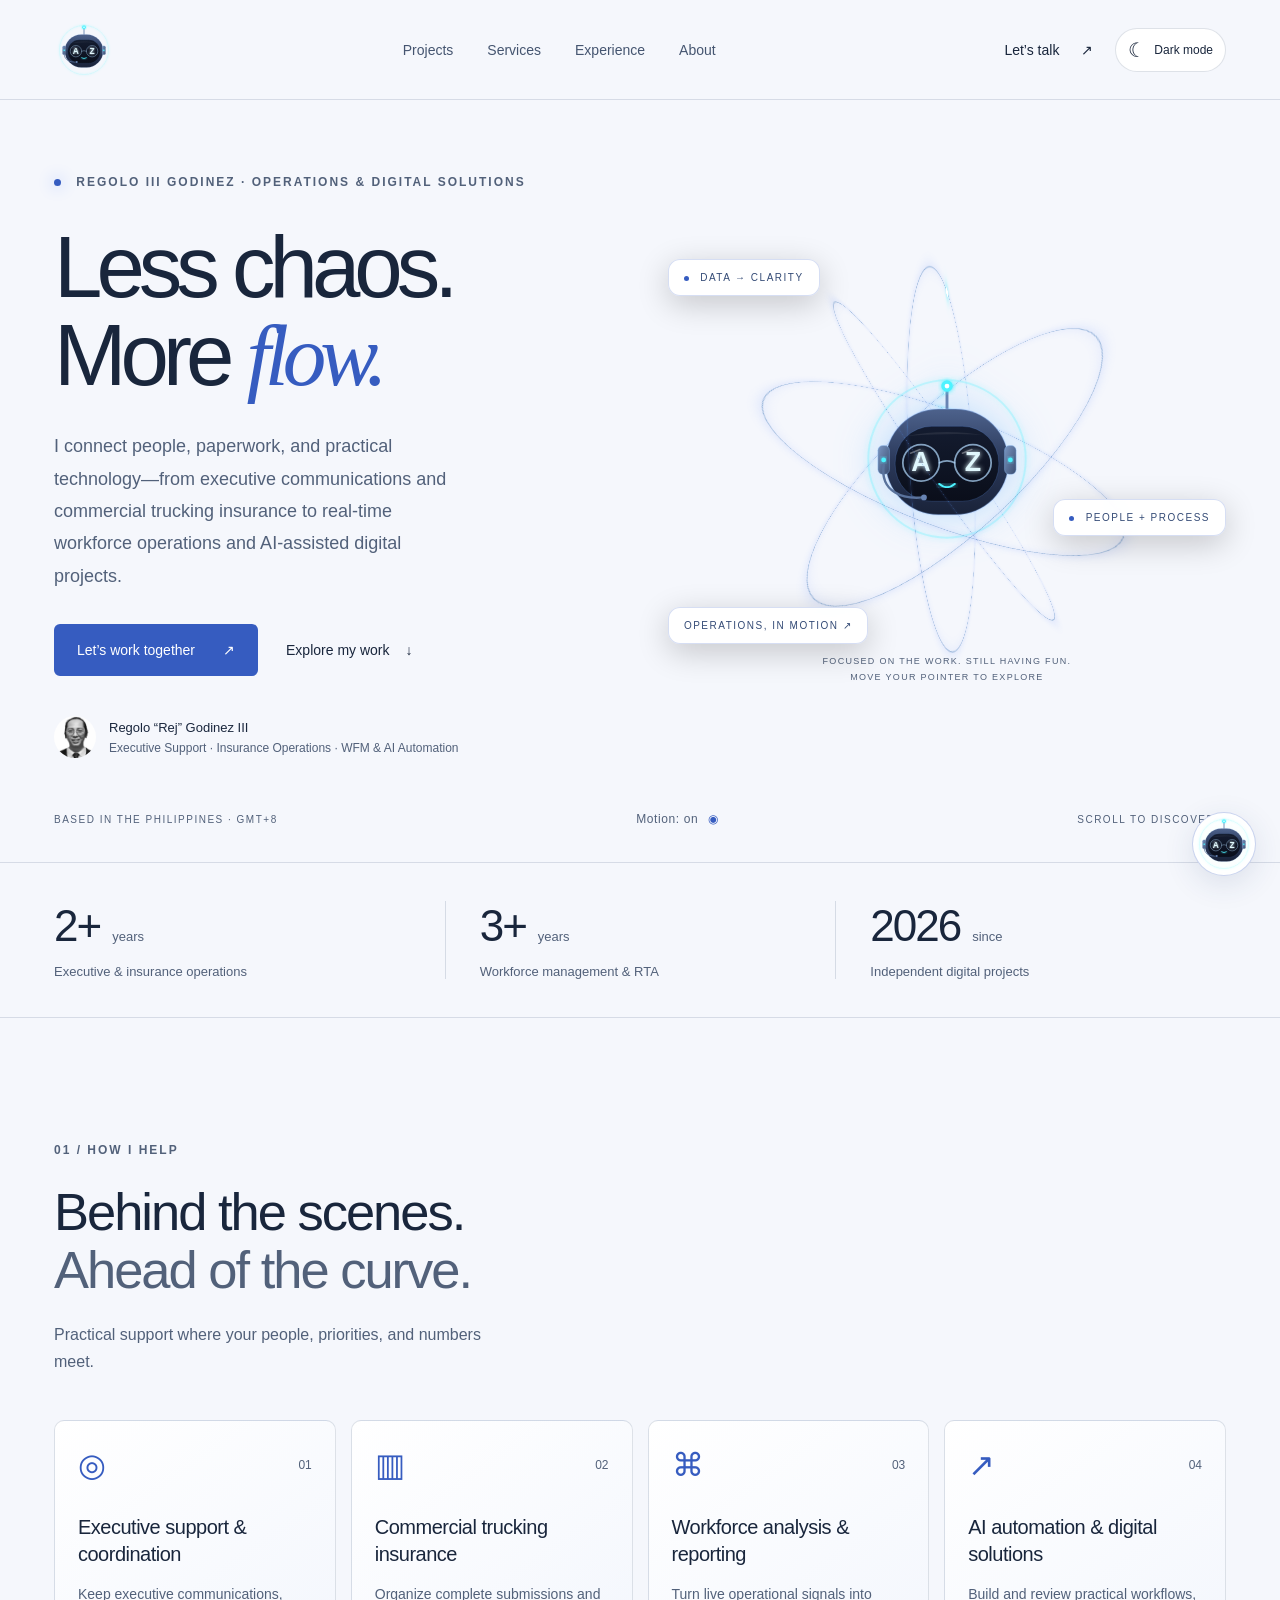
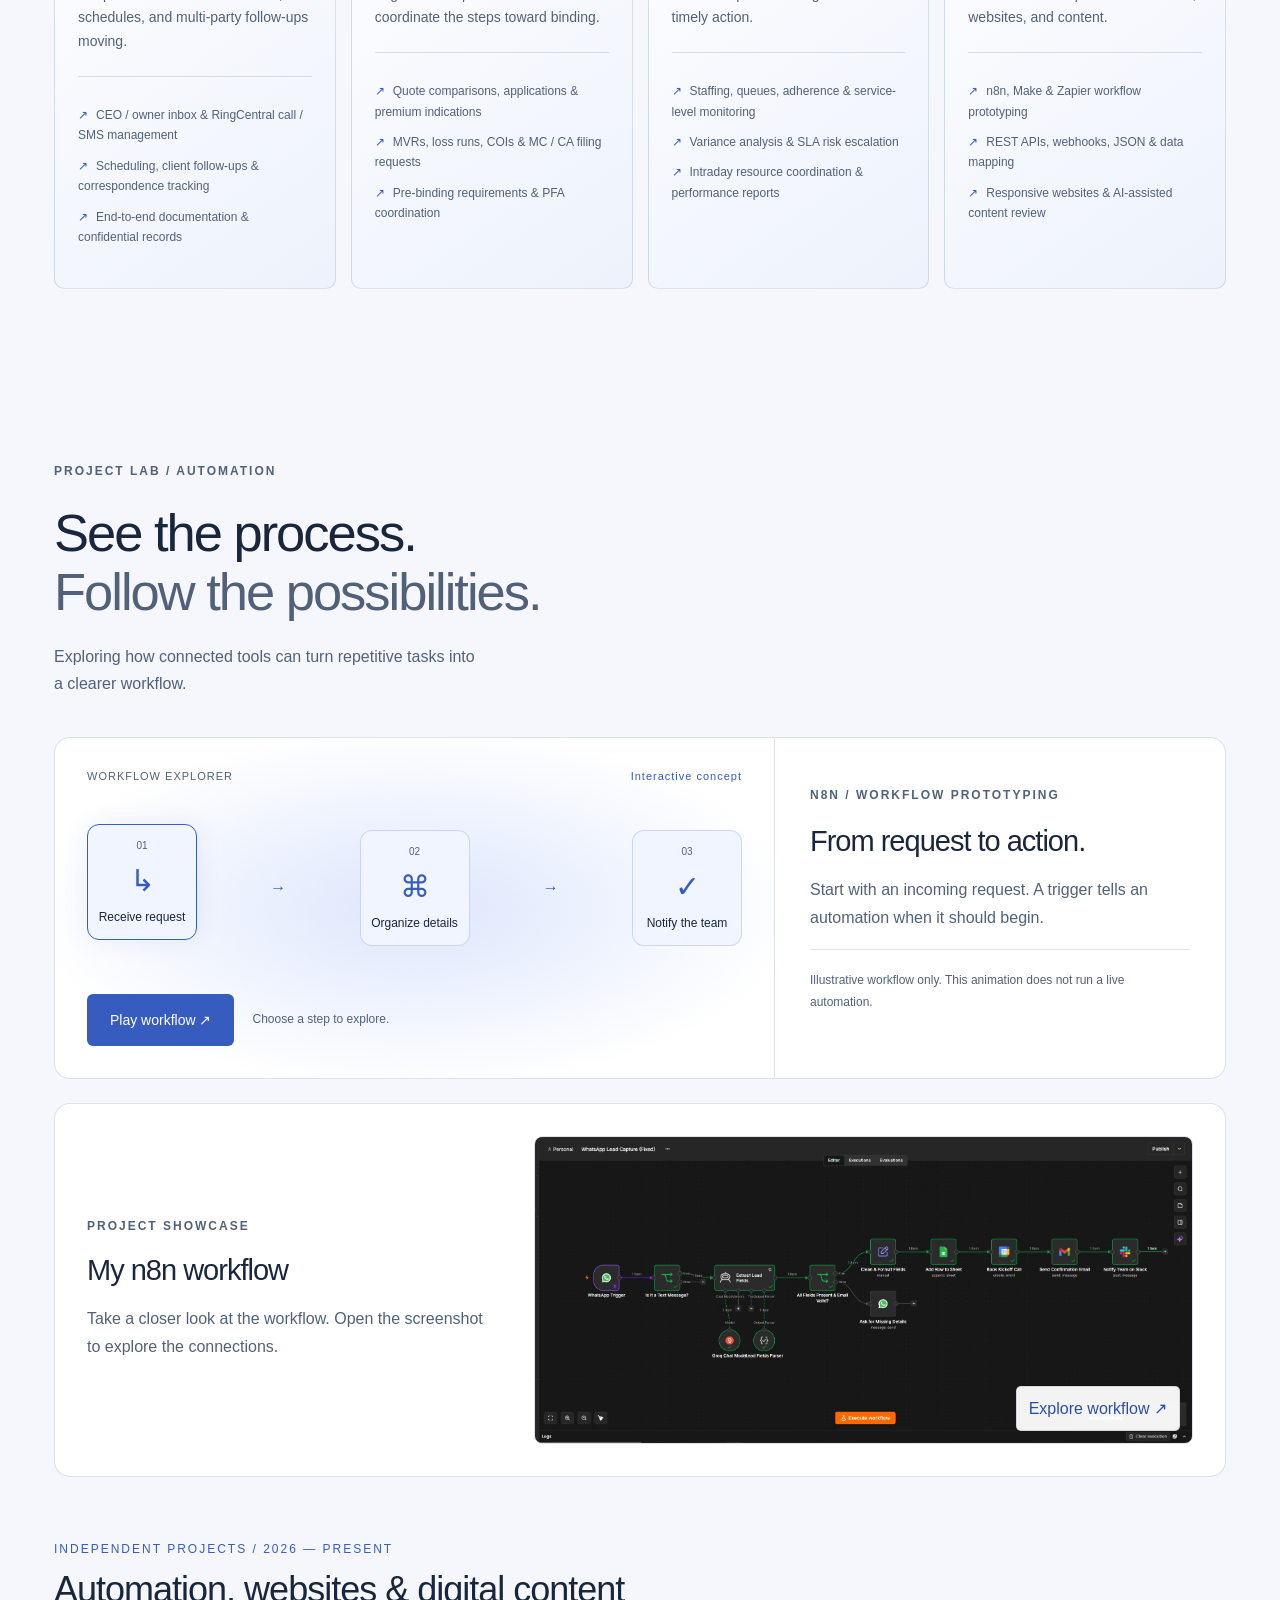
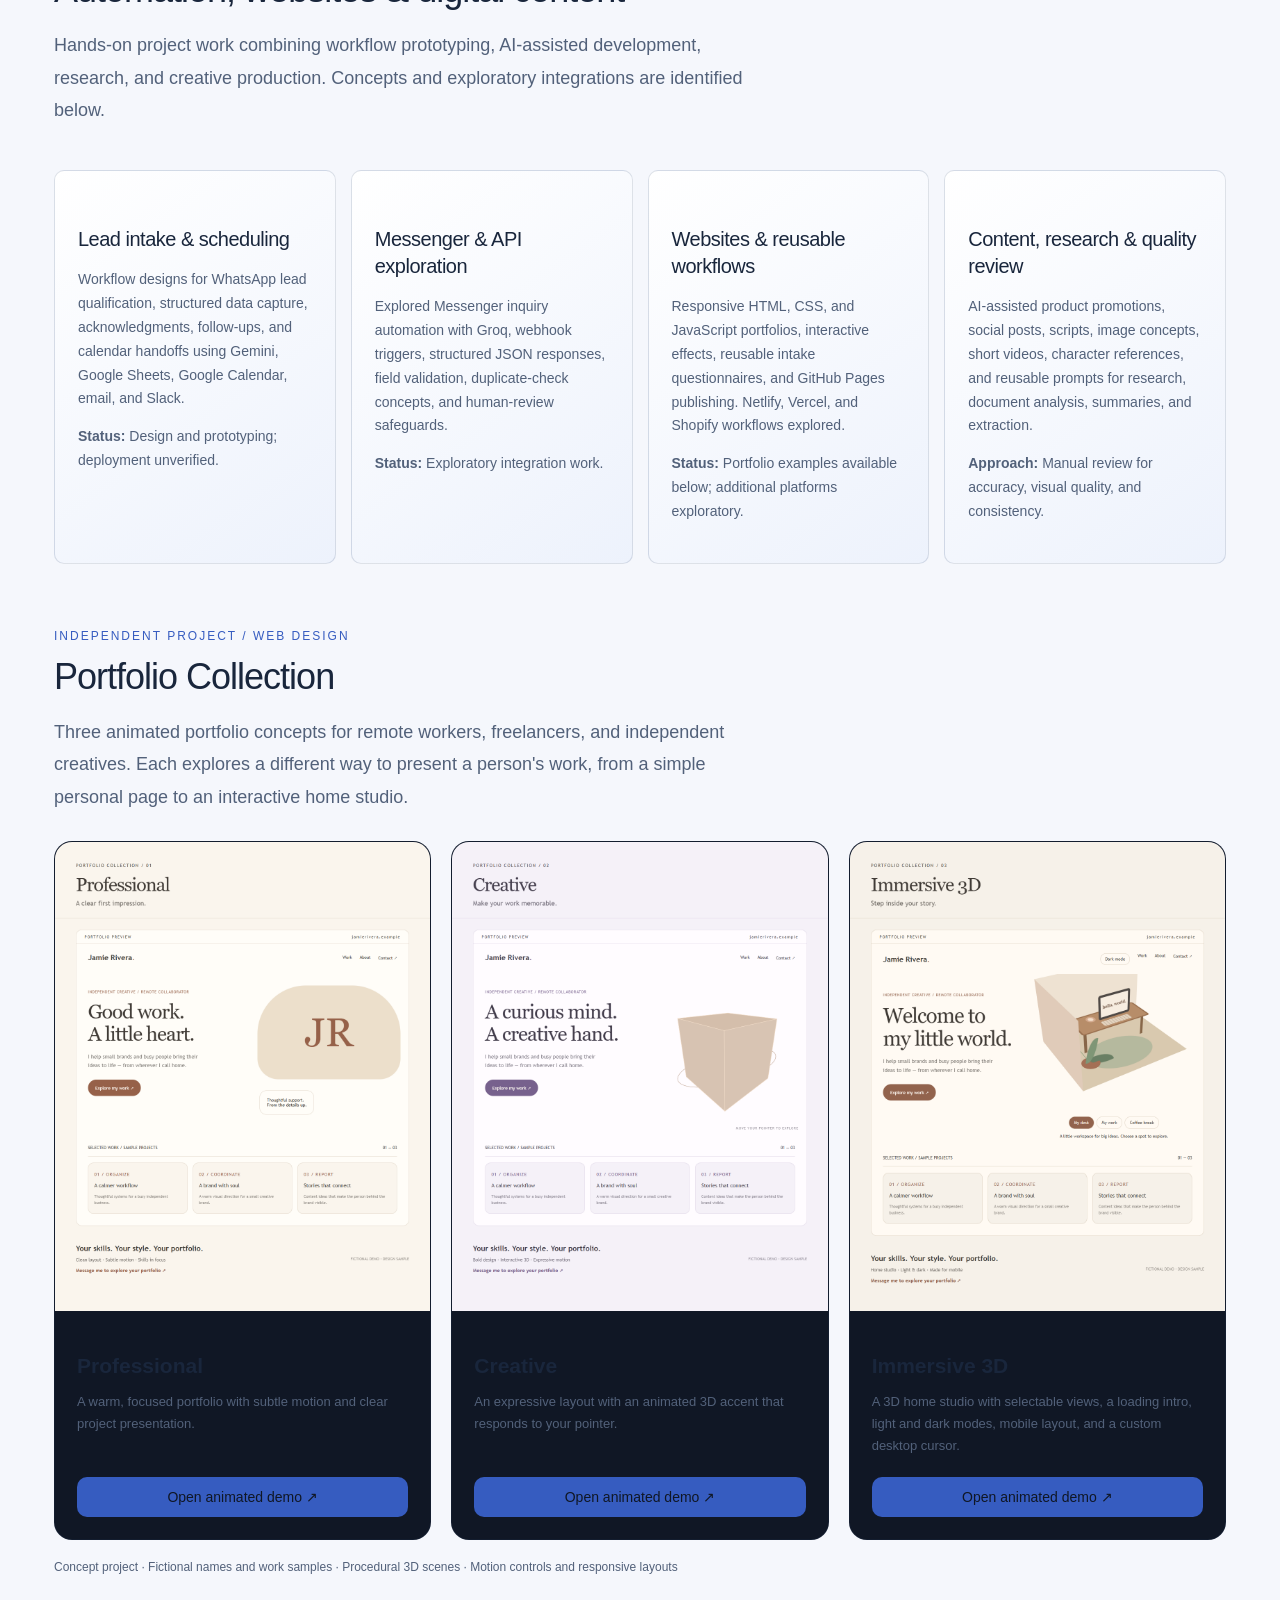
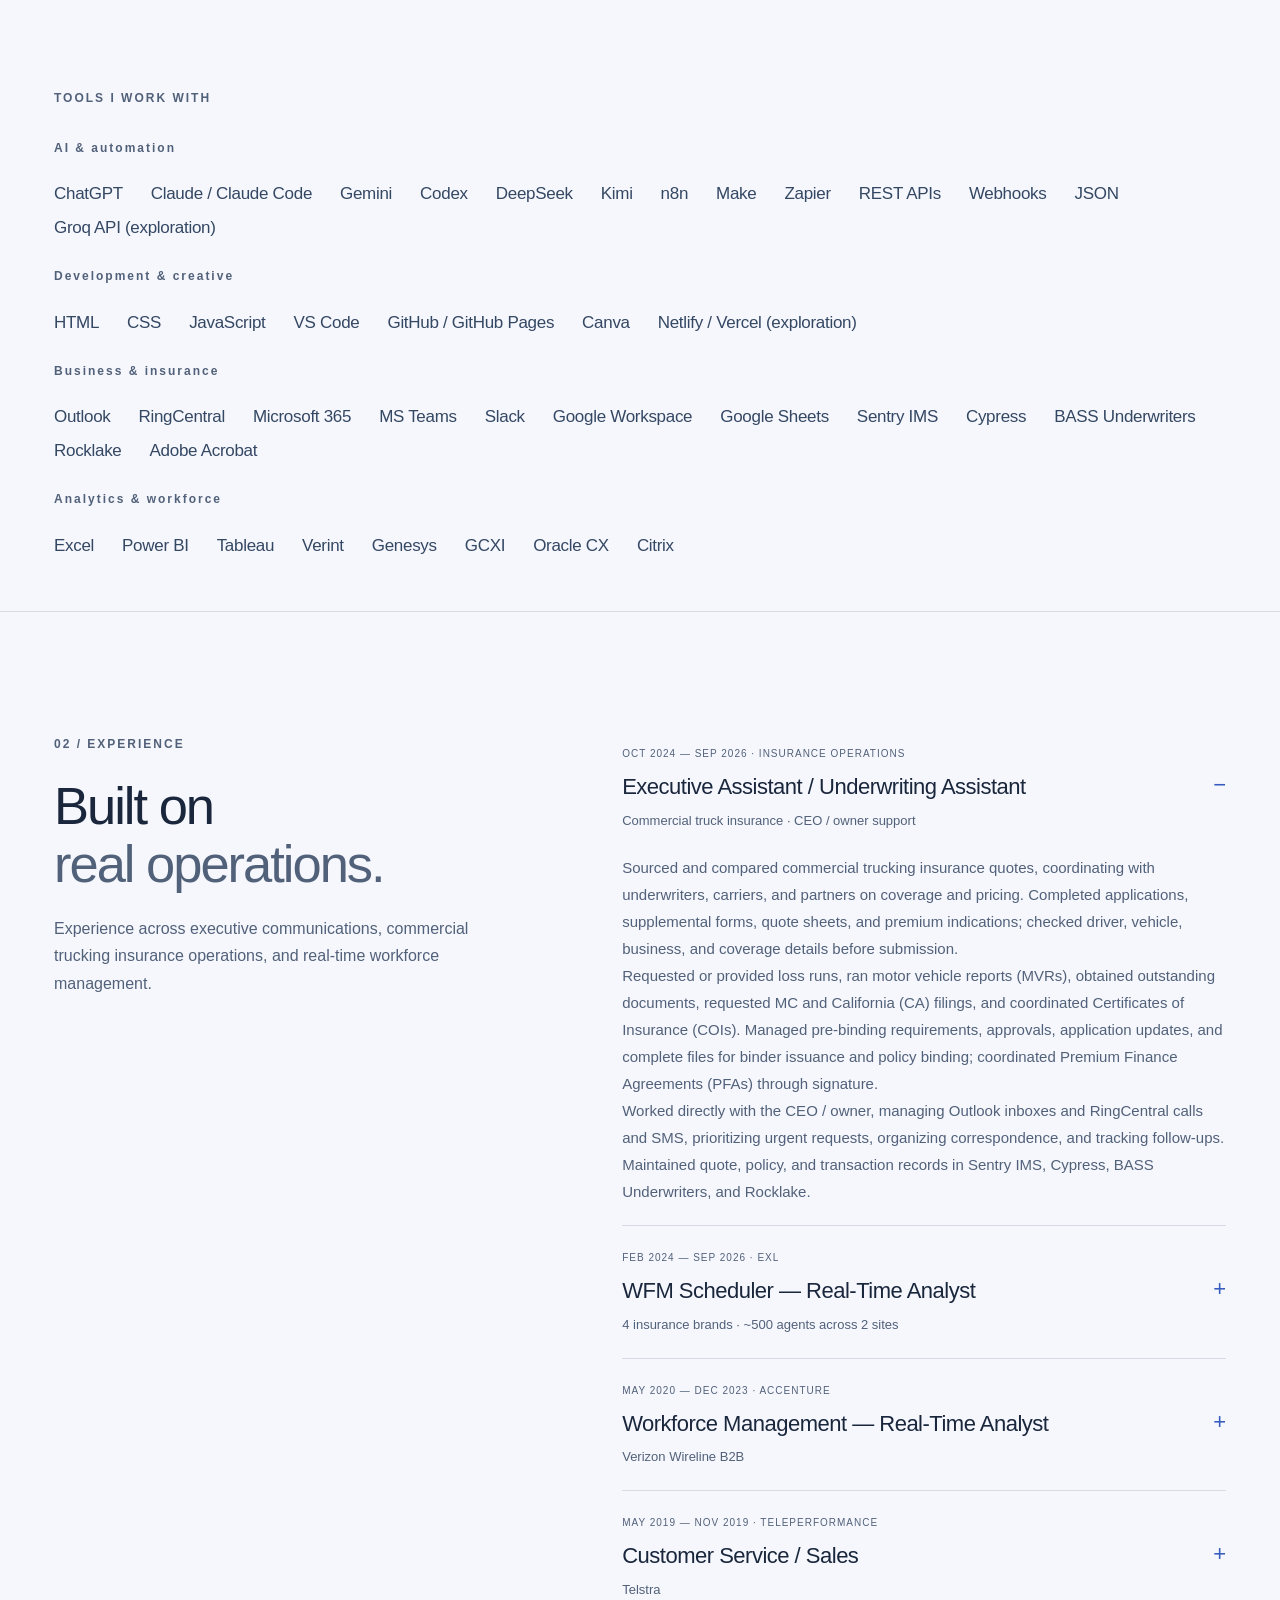
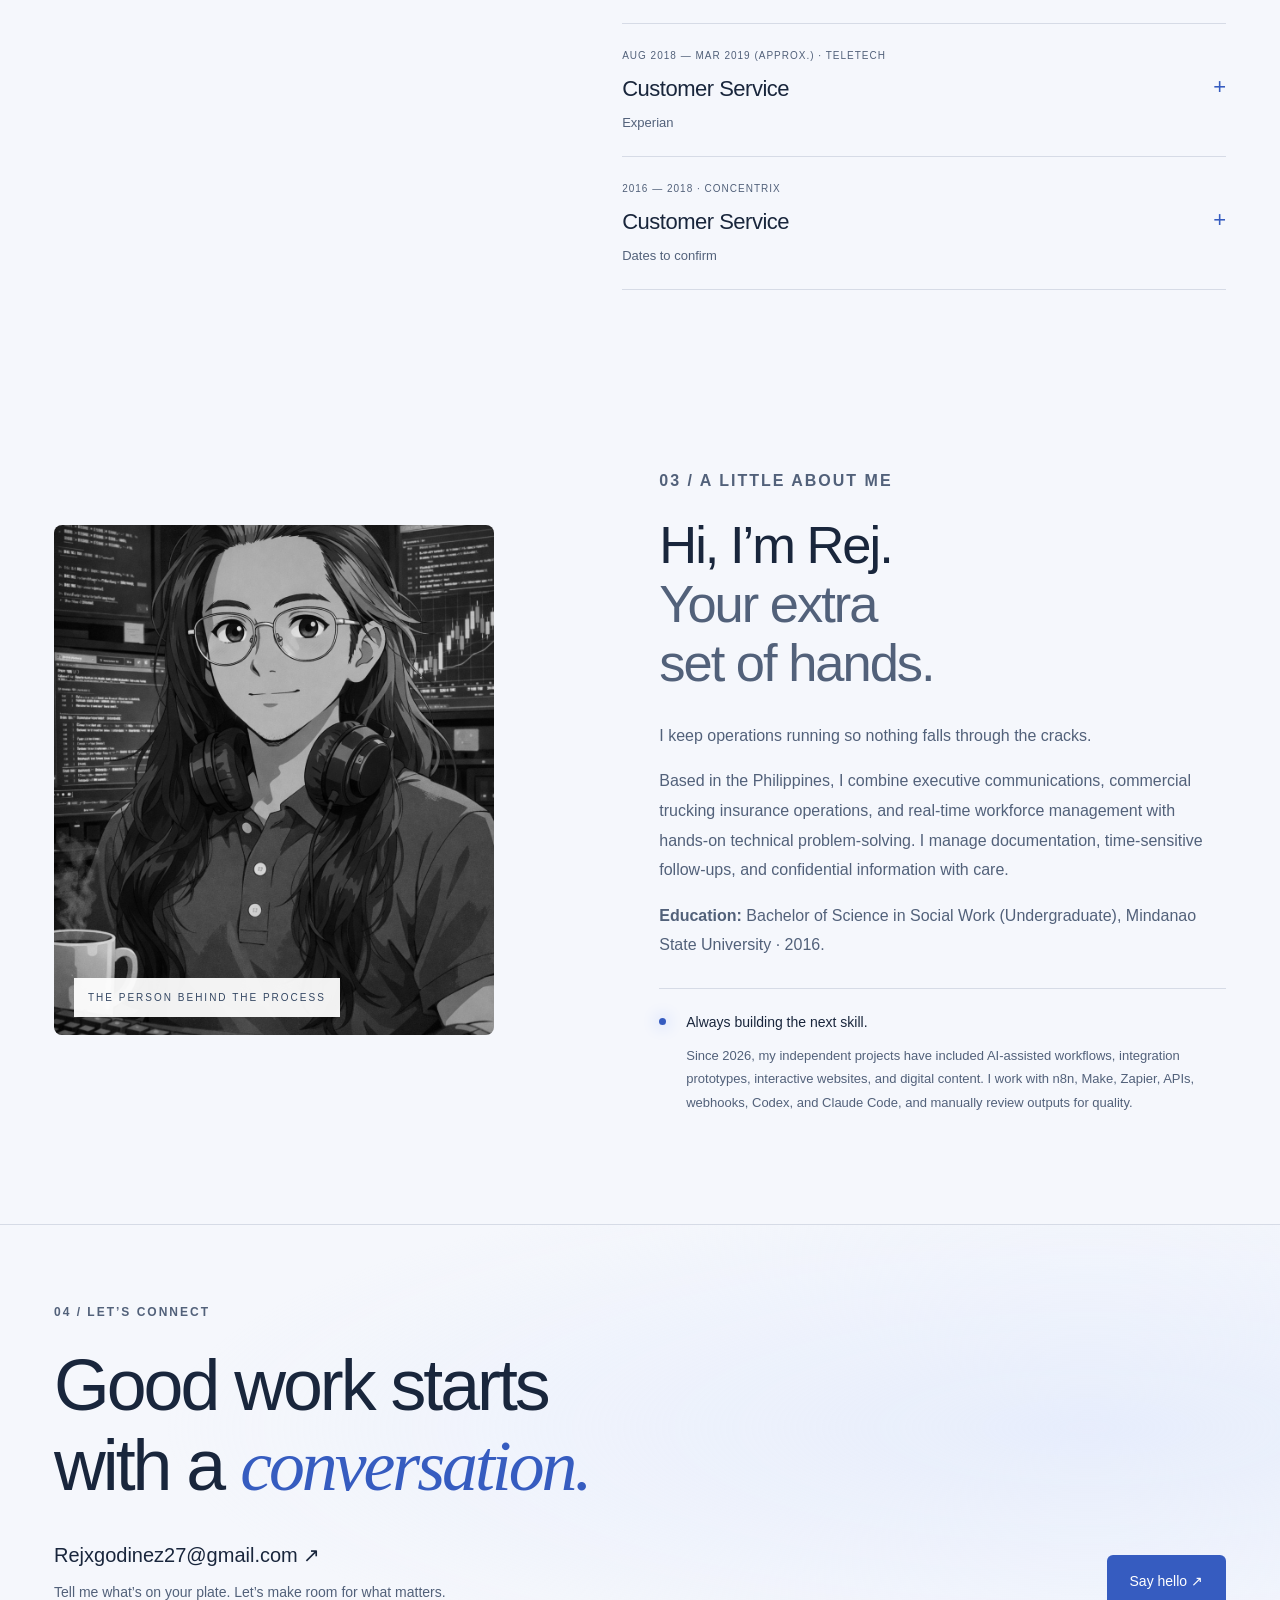
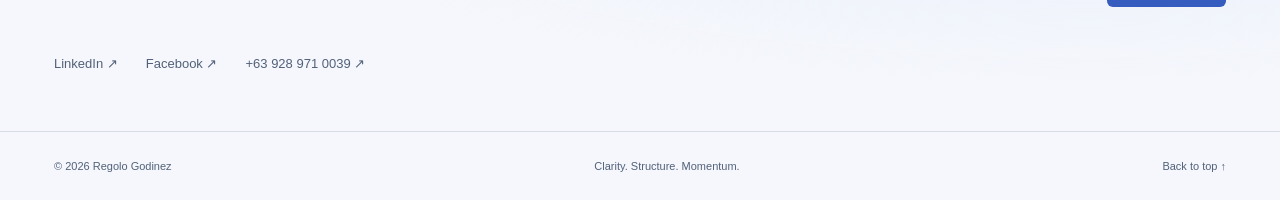
==== commit fa1725d2: "Add files via upload" ====
--- a/Portfolio-main/index.html
+++ b/Portfolio-main/index.html
@@ -34,7 +34,7 @@
       <div class="hero-copy">
         <p class="eyebrow"><span class="dot"></span> REGOLO III GODINEZ · OPERATIONS & DIGITAL SOLUTIONS</p>
         <h1>Less chaos.<br>More <em>flow.</em></h1>
-        <p class="intro">I connect people, paperwork, and practical technology—from executive communications and commercial trucking insurance workflows to real-time workforce operations and AI-assisted digital projects.</p>
+        <p class="intro">I connect people, paperwork, and practical technology—from executive communications and commercial trucking insurance to real-time workforce operations and AI-assisted digital projects.</p>
         <div class="actions"><a class="button primary" href="#contact">Let’s work together <span>↗</span></a><a class="text-link" href="#services">Explore my work <span>↓</span></a></div>
         <div class="hero-person"><img src="profile.jpg" alt="Regolo Godinez"><div><strong>Regolo “Rej” Godinez III</strong><span>Executive Support · Insurance Operations · WFM &amp; AI Automation</span></div></div>
       </div>
@@ -165,14 +165,14 @@
     <section id="portfolio-collection" class="portfolio-projects"><p class="kicker">Independent project / Web design</p><h2>Portfolio Collection</h2><p class="intro">Three animated portfolio concepts for remote workers, freelancers, and independent creatives. Each explores a different way to present a person's work, from a simple personal page to an interactive home studio.</p><div class="portfolio-demo-grid"><article class="portfolio-demo-card"><img src="portfolio-collection/professional.png" alt="Professional portfolio design preview" loading="lazy"><div class="portfolio-demo-copy"><h3>Professional</h3><p>A warm, focused portfolio with subtle motion and clear project presentation.</p><button type="button" data-portfolio-demo="professional" data-demo-title="Professional">Open animated demo ↗</button></div></article><article class="portfolio-demo-card"><img src="portfolio-collection/creative.png" alt="Creative portfolio design preview" loading="lazy"><div class="portfolio-demo-copy"><h3>Creative</h3><p>An expressive layout with an animated 3D accent that responds to your pointer.</p><button type="button" data-portfolio-demo="creative" data-demo-title="Creative">Open animated demo ↗</button></div></article><article class="portfolio-demo-card"><img src="portfolio-collection/immersive.png" alt="Immersive 3D portfolio design preview" loading="lazy"><div class="portfolio-demo-copy"><h3>Immersive 3D</h3><p>A 3D home studio with selectable views, a loading intro, light and dark modes, mobile layout, and a custom desktop cursor.</p><button type="button" data-portfolio-demo="immersive" data-demo-title="Immersive 3D">Open animated demo ↗</button></div></article></div><p class="project-note">Concept project · Fictional names and work samples · Procedural 3D scenes · Motion controls and responsive layouts</p></section></section>
     <dialog id="project-dialog" aria-labelledby="project-dialog-title"><div class="dialog-header"><h2 id="project-dialog-title">My n8n workflow</h2><button id="close-project" class="button" aria-label="Close project viewer">Close ×</button></div><p>Scroll to explore the full workflow.</p><div class="image-viewport"><img id="project-full" src="project.jpg" alt="Full n8n workflow project screenshot"></div></dialog>
     <section class="tools section reveal"><p class="eyebrow">TOOLS I WORK WITH</p><div style="margin-top:28px"><h3 class="eyebrow">AI & automation</h3><div class="tool-list"><span>ChatGPT</span><span>Claude / Claude Code</span><span>Gemini</span><span>Codex</span><span>DeepSeek</span><span>Kimi</span><span>n8n</span><span>Make</span><span>Zapier</span><span>REST APIs</span><span>Webhooks</span><span>JSON</span><span>Groq API (exploration)</span></div></div><div style="margin-top:28px"><h3 class="eyebrow">Development & creative</h3><div class="tool-list"><span>HTML</span><span>CSS</span><span>JavaScript</span><span>VS Code</span><span>GitHub / GitHub Pages</span><span>Canva</span><span>Netlify / Vercel (exploration)</span></div></div><div style="margin-top:28px"><h3 class="eyebrow">Business &amp; insurance</h3><div class="tool-list"><span>Outlook</span><span>RingCentral</span><span>Microsoft 365</span><span>MS Teams</span><span>Slack</span><span>Google Workspace</span><span>Google Sheets</span><span>Sentry IMS</span><span>Cypress</span><span>BASS Underwriters</span><span>Rocklake</span><span>Adobe Acrobat</span></div></div><div style="margin-top:28px"><h3 class="eyebrow">Analytics & workforce</h3><div class="tool-list"><span>Excel</span><span>Power BI</span><span>Tableau</span><span>Verint</span><span>Genesys</span><span>GCXI</span><span>Oracle CX</span><span>Citrix</span></div></div></section>
-    <section class="section block experience" id="experience"><div class="section-heading reveal"><p class="eyebrow">02 / EXPERIENCE</p><h2>Built on<br><span>real operations.</span></h2><p>Experience across executive communications, commercial trucking insurance operations, and real-time workforce management.</p></div><div class="timeline reveal"><details open><summary><span class="job-meta">OCT 2024 — SEP 2026 · INSURANCE OPERATIONS</span><span class="job-title">Executive Assistant / Underwriting Assistant — Commercial Truck Insurance</span><span class="job-sub">Commercial truck insurance · CEO / owner support</span></summary><div class="job-body"><p>Sourced and compared affordable commercial trucking insurance quote options for clients, coordinating with underwriters, carriers, and other insurance partners to identify suitable coverage and pricing.</p><p>Completed insurance applications, supplemental forms, and quote sheets; checked driver, vehicle, business, and coverage information before submitting complete quote packages to underwriters and carriers. Prepared premium indications, requested or provided loss runs, ran motor vehicle reports (MVRs), and obtained outstanding documents needed for underwriting review.</p><p>Requested MC and California (CA) filings, coordinated certificates of insurance (COIs), and maintained accurate documentation for insurance transactions. Managed pre-binding requirements, application updates, approvals, and supporting documentation to prepare complete files for binder issuance and policy binding; coordinated premium finance agreements (PFAs) through signature.</p><p>Worked directly with the CEO / owner, managing Outlook inboxes and RingCentral calls and SMS, prioritizing urgent requests, organizing correspondence, and tracking client, carrier, and finance-company follow-ups. Maintained quote, policy, and transaction records across Sentry IMS, Cypress, BASS Underwriters, and Rocklake while monitoring pending requirements to keep submissions moving.</p></div></details>
+    <section class="section block experience" id="experience"><div class="section-heading reveal"><p class="eyebrow">02 / EXPERIENCE</p><h2>Built on<br><span>real operations.</span></h2><p>Experience across executive communications, commercial trucking insurance operations, and real-time workforce management.</p></div><div class="timeline reveal"><details open><summary><span class="job-meta">OCT 2024 — SEP 2026 · INSURANCE OPERATIONS</span><span class="job-title">Executive Assistant / Underwriting Assistant</span><span class="job-sub">Commercial truck insurance · CEO / owner support</span></summary><div class="job-body"><p>Sourced and compared commercial trucking insurance quotes, coordinating with underwriters, carriers, and partners on coverage and pricing. Completed applications, supplemental forms, quote sheets, and premium indications; checked driver, vehicle, business, and coverage details before submission.</p><p>Requested or provided loss runs, ran motor vehicle reports (MVRs), obtained outstanding documents, requested MC and California (CA) filings, and coordinated Certificates of Insurance (COIs). Managed pre-binding requirements, approvals, application updates, and complete files for binder issuance and policy binding; coordinated Premium Finance Agreements (PFAs) through signature.</p><p>Worked directly with the CEO / owner, managing Outlook inboxes and RingCentral calls and SMS, prioritizing urgent requests, organizing correspondence, and tracking follow-ups. Maintained quote, policy, and transaction records in Sentry IMS, Cypress, BASS Underwriters, and Rocklake.</p></div></details>
 <details><summary><span class="job-meta">FEB 2024 — SEP 2026 · EXL</span><span class="job-title">WFM Scheduler — Real-Time Analyst</span><span class="job-sub">4 insurance brands · ~500 agents across 2 sites</span></summary><div class="job-body"><p>Monitored live staffing, service levels, and schedule adherence for about 500 agents across 2 sites, covering phone and digital (chat, email, asynchronous chat) queues for 4 insurance brands. Forecasted staffing 15 minutes ahead and adjusted breaks, lunches, and coaching so teams met client-required staffing without dropping below targets.</p><p>Gave hourly updates to senior leadership and bi-hourly updates to stakeholders; ran daily performance and root-cause review meetings and a weekly staffing plan and schedule bid meeting.</p><p>Managed outages end to end: identified the issue, escalated to technology, informed the client and leadership, and logged length, cause, action, and resolution time in an improved outage tracker. Spotted a missing Verint actual-staffing data feed, led the client call, and screen-shared the data—resulting in the client exempting all 20 affected intervals and protecting billable results.</p></div></details>
-<details><summary><span class="job-meta">MAY 2020 — DEC 2023 · ACCENTURE</span><span class="job-title">Workforce Management — Real-Time Analyst</span><span class="job-sub">Verizon Wireline B2B</span></summary><div class="job-body"><p>Monitored live staffing, service levels, call queues, schedule adherence, occupancy, availability, absenteeism, and intraday performance against operational targets.</p><p>Analyzed variances, prepared staffing and performance reports, escalated SLA risks, and coordinated real-time schedule and resource adjustments with operations teams. Used WFM and reporting systems to maintain accurate operational records, communicate time-sensitive changes, and support short-term planning.</p></div></details>
-<details><summary><span class="job-meta">MAY 2019 — NOV 2019 · TELEPERFORMANCE</span><span class="job-title">Customer Service / Sales Representative</span><span class="job-sub">Telstra</span></summary><div class="job-body"><p>Handled inbound calls, chats, and emails on plan inclusions, billing, usage, and account updates while keeping quality high enough to avoid any Carebay transfers.</p><p>Consistently met the 5+ weekly upsell target, reaching a peak week of 15 upsells (3x target), and closed a multi-service account upgrade including 2 DSL-to-fibre conversions, 4 mobile lines, and 5 mobile broadband devices.</p></div></details>
-<details><summary><span class="job-meta">AUG 2018 — MAR 2019 · TELETECH</span><span class="job-title">Customer Service Representative</span><span class="job-sub">Experian</span></summary><div class="job-body"><p>Supported inbound customers across calls, chat, and email on Experian account details and online subscriptions, guiding customers through credit score information, current scores, soft-copy proof, and history.</p><p>Consistently met the 700-second AHT, 90% QA, and zero-escalation targets.</p></div></details>
-<details><summary><span class="job-meta">SEP 2016 — DEC 2017 · CONCENTRIX</span><span class="job-title">Customer Service Representative</span><span class="job-sub">Health Insurance Innovations</span></summary><div class="job-body"><p>Supported health insurance PPO members across calls, chat, and email on billing, account expiration, and refunds, redirecting claims and benefits inquiries to the correct department.</p><p>Verified identity and secured account access in line with HIPAA with no compliance violations on record. Named a top performer for 3 consecutive months and ranked in the top 15 of 200+ agents in other months.</p></div></details>
+<details><summary><span class="job-meta">MAY 2020 — DEC 2023 · ACCENTURE</span><span class="job-title">Workforce Management — Real-Time Analyst</span><span class="job-sub">Verizon Wireline B2B</span></summary><div class="job-body"><p>Monitored live staffing, service levels, call queues, schedule adherence, occupancy, availability, absenteeism, and intraday performance against operational targets.</p><p>Analyzed variances, prepared staffing and performance reports, escalated SLA risks, and coordinated real-time schedule and resource adjustments with operations teams. Maintained accurate records, communicated time-sensitive changes, and supported short-term planning.</p></div></details>
+<details><summary><span class="job-meta">MAY 2019 — NOV 2019 · TELEPERFORMANCE</span><span class="job-title">Customer Service / Sales</span><span class="job-sub">Telstra</span></summary><div class="job-body"><p>Handled customer inquiries and sales support, maintained accurate documentation, supported issue resolution, and escalated concerns requiring additional assistance.</p></div></details>
+<details><summary><span class="job-meta">AUG 2018 — MAR 2019 (APPROX.) · TELETECH</span><span class="job-title">Customer Service</span><span class="job-sub">Experian</span></summary><div class="job-body"><p>Supported customer inquiries, accurate documentation, issue resolution, and escalation while handling sensitive information carefully.</p></div></details>
+<details><summary><span class="job-meta">2016 — 2018 · CONCENTRIX</span><span class="job-title">Customer Service</span><span class="job-sub">Dates to confirm</span></summary><div class="job-body"><p>Additional customer service experience covering customer inquiries, documentation, issue resolution, and escalation. Dates remain to be confirmed.</p></div></details>
 </div></section>
-    <section class="section block about" id="about"><div class="portrait reveal"><img src="about.jpeg" alt="Rej Godinez" loading="lazy"><span>THE PERSON BEHIND THE PROCESS</span></div><div class="about-copy reveal"><p class="eyebrow">03 / A LITTLE ABOUT ME</p><h2>Hi, I’m Rej.<br><span>Your extra<br>set of hands.</span></h2><p>I keep operations running so nothing falls through the cracks.</p><p>Based in the Philippines, I combine executive communications, commercial trucking insurance operations, and real-time workforce management with hands-on technical problem-solving. I manage end-to-end documentation, time-sensitive follow-ups, and confidential information with care.</p><p><strong>Education:</strong> Bachelor of Science in Social Work (Undergraduate), Mindanao State University · 2016.</p><div class="learning"><span class="dot"></span><div><strong>Always building the next skill.</strong><p>Since 2026, my independent projects have included AI-assisted workflows, integration prototypes, interactive websites, and digital content. I work with n8n, Make, Zapier, APIs, webhooks, Codex, and Claude Code, and manually review outputs for quality.</p></div></div></div></section>
+    <section class="section block about" id="about"><div class="portrait reveal"><img src="about.jpeg" alt="Rej Godinez" loading="lazy"><span>THE PERSON BEHIND THE PROCESS</span></div><div class="about-copy reveal"><p class="eyebrow">03 / A LITTLE ABOUT ME</p><h2>Hi, I’m Rej.<br><span>Your extra<br>set of hands.</span></h2><p>I keep operations running so nothing falls through the cracks.</p><p>Based in the Philippines, I combine executive communications, commercial trucking insurance operations, and real-time workforce management with hands-on technical problem-solving. I manage documentation, time-sensitive follow-ups, and confidential information with care.</p><p><strong>Education:</strong> Bachelor of Science in Social Work (Undergraduate), Mindanao State University · 2016.</p><div class="learning"><span class="dot"></span><div><strong>Always building the next skill.</strong><p>Since 2026, my independent projects have included AI-assisted workflows, integration prototypes, interactive websites, and digital content. I work with n8n, Make, Zapier, APIs, webhooks, Codex, and Claude Code, and manually review outputs for quality.</p></div></div></div></section>
     <section class="section contact reveal" id="contact"><p class="eyebrow">04 / LET’S CONNECT</p><h2>Good work starts<br>with a <em>conversation.</em></h2><div class="contact-bottom"><div><a class="email" href="mailto:Rejxgodinez27@gmail.com">Rejxgodinez27@gmail.com ↗</a><p>Tell me what’s on your plate. Let’s make room for what matters.</p></div><a class="button primary" href="mailto:Rejxgodinez27@gmail.com">Say hello ↗</a></div><div class="socials"><a href="https://www.linkedin.com/in/rejxgodinez/" target="_blank" rel="noopener noreferrer">LinkedIn ↗</a><a href="https://www.facebook.com/rejgodinez" target="_blank" rel="noopener noreferrer">Facebook ↗</a><a href="tel:+639289710039">+63 928 971 0039 ↗</a></div></section>
   </main>
   <footer class="section"><span>© <span id="year">2026</span> Regolo Godinez</span><span>Clarity. Structure. Momentum.</span><a href="#home">Back to top ↑</a></footer>
